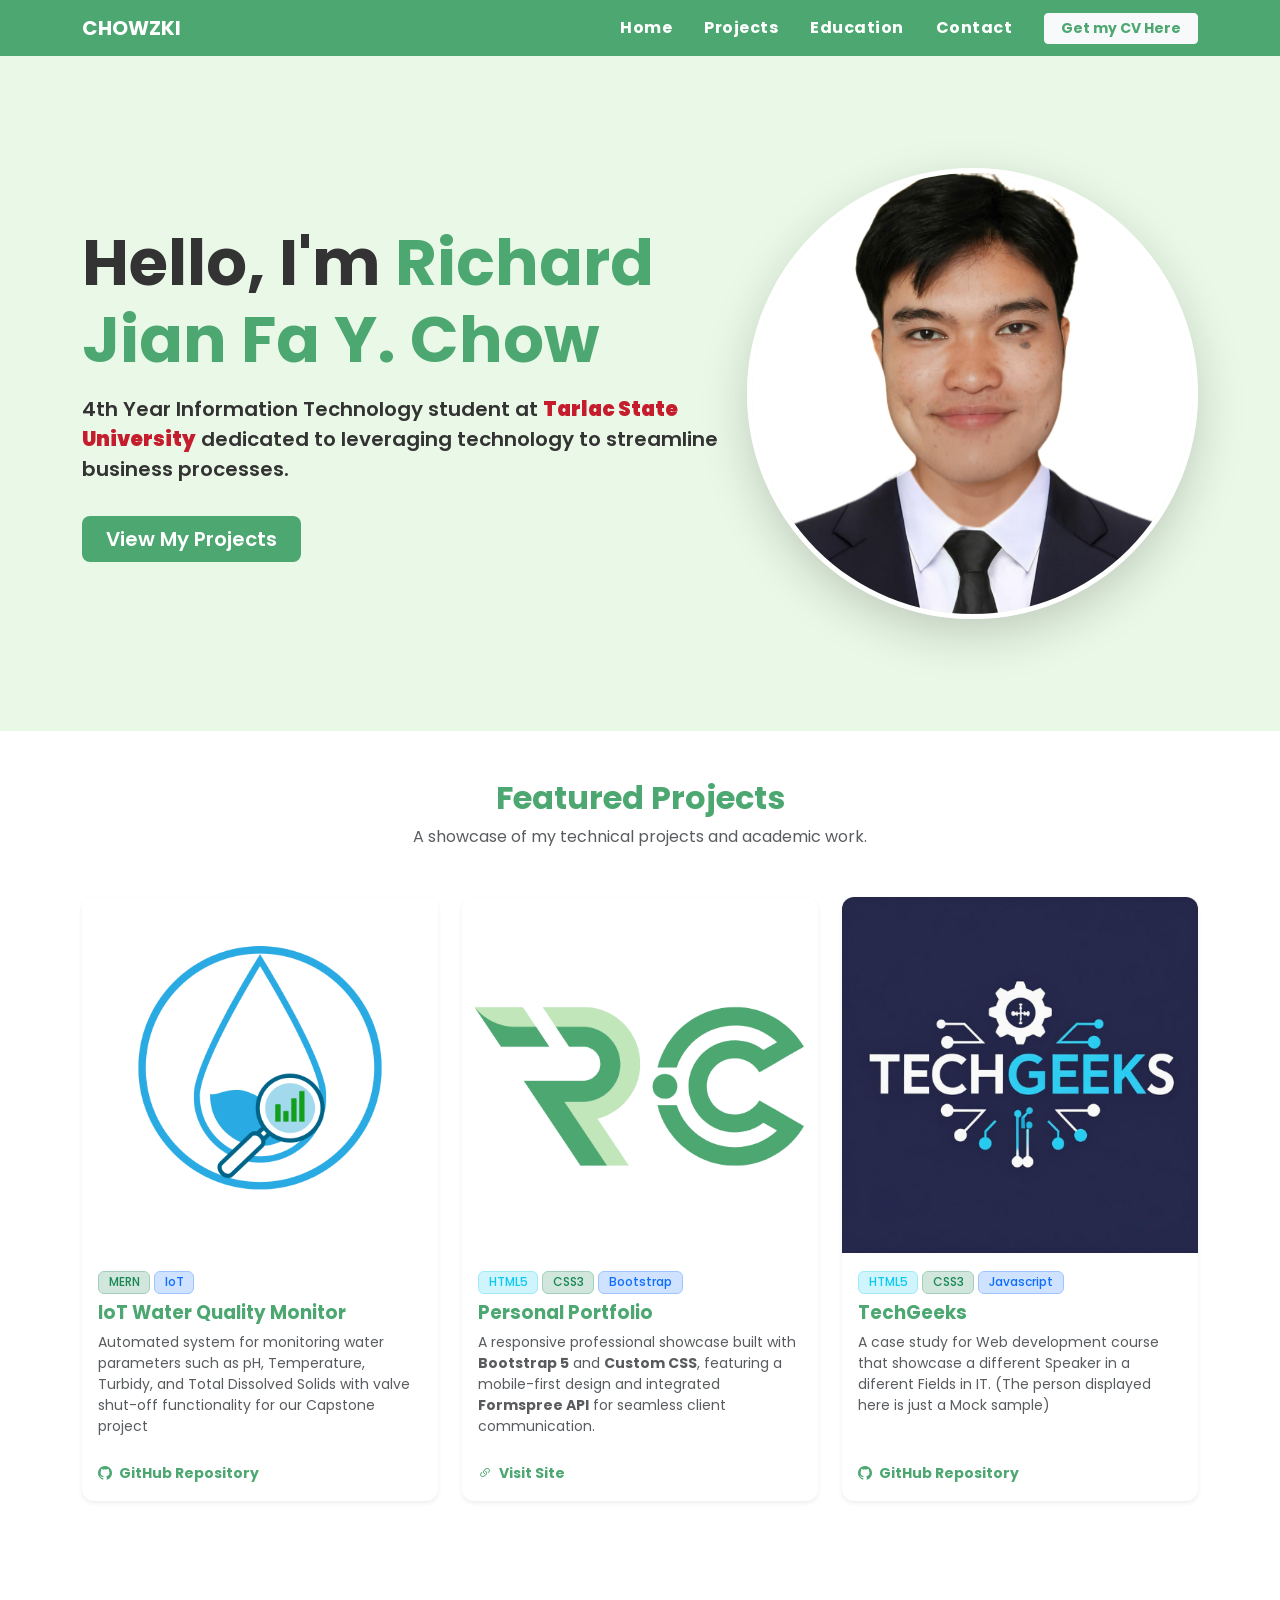
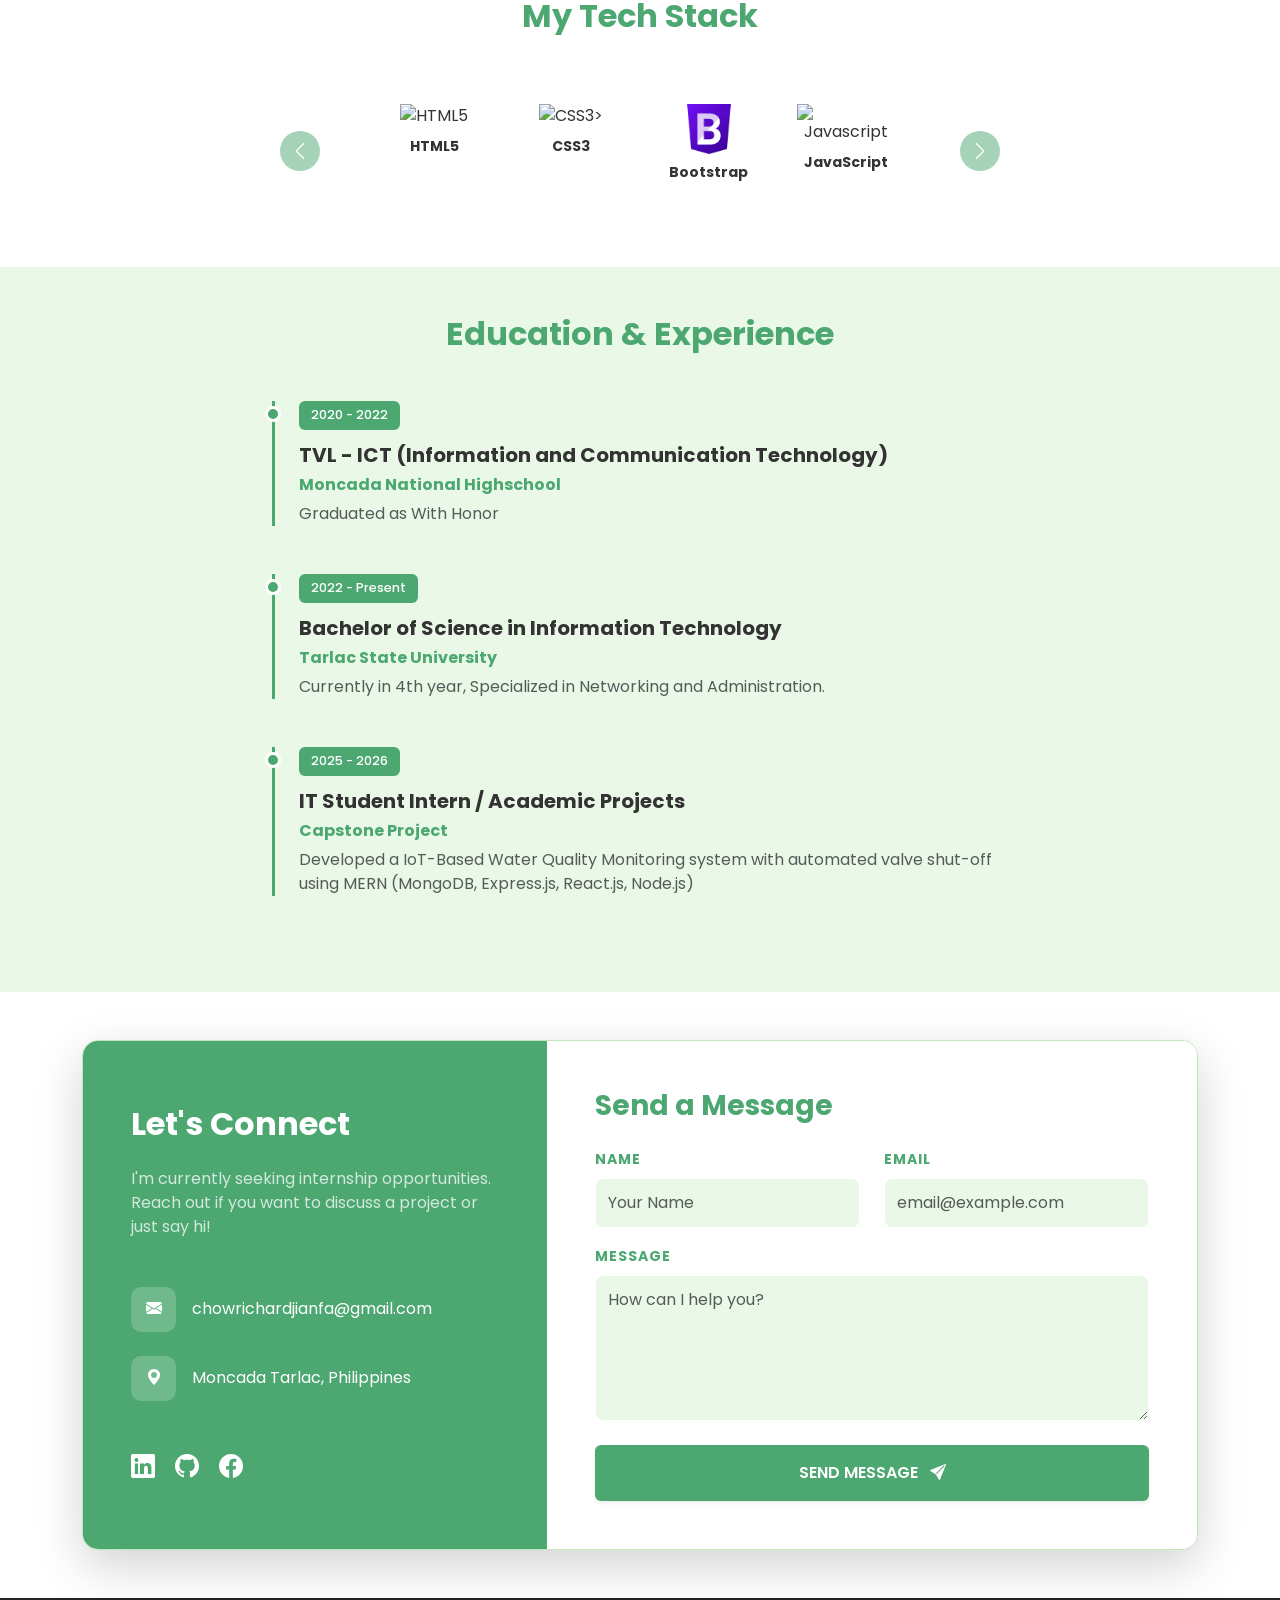
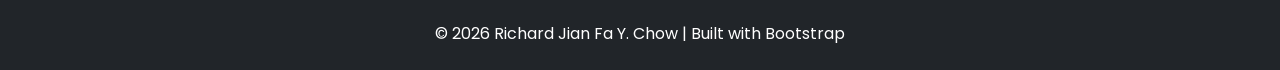
==== index.html @ 46c80631 "Changed The Project section" ====
<!DOCTYPE html>
<html lang="en">
<head>
    <meta charset="UTF-8">
    <meta name="viewport" content="width=device-width, initial-scale=1.0">
    <title>Richard Chow | Portfolio</title>

    <link rel="icon" type="image/x-icon" href="/assets/favicon.png">

    <link rel="preconnect" href="https://fonts.googleapis.com">
    <link rel="preconnect" href="https://fonts.gstatic.com" crossorigin>
    <link href="https://fonts.googleapis.com/css2?family=Poppins:wght@300;400;600;700&display=swap" rel="stylesheet">
    
    <link href="https://cdn.jsdelivr.net/npm/bootstrap@5.3.0/dist/css/bootstrap.min.css" rel="stylesheet">
    <link rel="stylesheet" href="https://cdn.jsdelivr.net/npm/bootstrap-icons@1.11.0/font/bootstrap-icons.css">
    
    <link rel="stylesheet" href="style.css">
</head>
<body>
    <!-- Navigation -->
    <nav class="navbar navbar-expand-lg navbar-dark navbar-custom sticky-top">
        <div class="container">
            <a class="navbar-brand fw-bold" href="#">CHOWZKI</a>
            <button class="navbar-toggler" type="button" data-bs-toggle="collapse" data-bs-target="#navbarNav">
                <span class="navbar-toggler-icon"></span>
            </button>
            <div class="collapse navbar-collapse" id="navbarNav">
                <ul class="navbar-nav ms-auto align-items-center">
                    <li class="nav-item"><a class="nav-link px-3" href="#hero">Home</a></li>
                    <li class="nav-item"><a class="nav-link px-3" href="#projects">Projects</a></li>
                    <li class="nav-item"><a class="nav-link px-3" href="#experience">Education</a></li>
                    <li class="nav-item"><a class="nav-link px-3" href="#contact">Contact</a></li>
                    <li class="nav-item ms-lg-3">
                        <a href="/assets/CV.pdf" download class="btn btn-light fw-bold text-custom-green btn-sm px-3">Get my CV Here</a>
                    </li>
                </ul>
            </div>
        </div>
    </nav>

    <!-- Landing -->
    <header id="hero" class="hero-section">
        <div class="container text-center text-md-start">
            <div class="row align-items-center">
                <div class="col-md-7">
                    <h1 class="display-3 fw-bold">Hello, I'm <span class="text-custom-green">Richard Jian Fa Y. Chow</span></h1>
                    <p class="lead mt-3">4th Year Information Technology student at <b><span style="color: #c51d2d;">Tarlac State University</span></b> dedicated to leveraging technology to streamline business processes.</p>
                    <a href="#projects" class="btn btn-custom btn-lg px-4 mt-3">View My Projects</a>
                </div>
                <div class="col-md-5 text-center">
                    <img src="/assets/Profile.jpg" class="img-fluid rounded-circle shadow-lg border border-5 border-white" alt="Richard Chow">
                </div>
            </div>
        </div>
    </header>
    <!-- Project Section -->
    <section id="projects" class="container py-5">
        <div class="text-center mb-5">
            <h2 class="fw-bold text-custom-green">Featured Projects</h2>
            <p class="text-muted">A showcase of my technical projects and academic work.</p>
        </div>
        
        <div class="row g-4">
            <div class="col-12 col-md-6 col-lg-4">
                <div class="card h-100 project-card shadow-sm border-0">
                    <div class="project-img-container">
                        <img src="/assets/Logo.png" class="card-img-top" alt="Water Quality Monitoring">
                        <div class="project-overlay">
                            <a href="#" class="btn btn-light btn-sm fw-bold">View Project</a>
                        </div>
                    </div>
                    <div class="card-body">
                        <div class="mb-2">
                            <span class="badge bg-success-subtle text-success border border-success-subtle">MERN</span>
                            <span class="badge bg-primary-subtle text-primary border border-primary-subtle">IoT</span>
                        </div>
                        <h5 class="card-title fw-bold">IoT Water Quality Monitor</h5>
                        <p class="card-text small text-muted">Automated system for monitoring water parameters such as pH, Temperature, Turbidy, and Total Dissolved Solids with valve shut-off functionality for our Capstone project</p>
                    </div>
                    <div class="card-footer bg-transparent border-0 pb-3">
                        <a href="https://github.com/Chowzkie/WaterGuard" target="_blank" class="text-decoration-none text-custom-green fw-bold small">
                            <i class="bi bi-github me-1"></i> GitHub Repository
                        </a>
                    </div>
                </div>
            </div>

            <div class="col-12 col-md-6 col-lg-4">
                <div class="card h-100 project-card shadow-sm border-0">
                    <div class="project-img-container">
                        <img src="/assets/favicon.png" class="card-img-top" alt="Portfolio">
                    </div>
                    <div class="card-body">
                        <div class="mb-2">
                            <span class="badge bg-info-subtle text-info border border-info-subtle">HTML5</span>
                            <span class="badge bg-success-subtle text-success border border-success-subtle">CSS3</span>
                            <span class="badge bg-primary-subtle text-primary border border-primary-subtle">Bootstrap</span>
                        </div>
                        <h5 class="card-title fw-bold">Personal Portfolio</h5>
                        <p class="card-text small text-muted">
                            A responsive professional showcase built with <b>Bootstrap 5</b> and <b>Custom CSS</b>, 
                            featuring a mobile-first design and integrated <b>Formspree API</b> for seamless 
                            client communication.
                        </p>
                    </div>
                    <div class="card-footer bg-transparent border-0 pb-3">
                        <a href="#" class="text-decoration-none text-custom-green fw-bold small">
                            <i class="bi bi-link-45deg me-1"></i> Visit Site
                        </a>
                    </div>
                </div>
            </div>

            <div class="col-12 col-md-6 col-lg-4">
                <div class="card h-100 project-card shadow-sm border-0">
                    <div class="project-img-container">
                        <img src="/assets/TG.png" class="card-img-top" alt="TechGeeks">
                        <div class="project-overlay">
                            <a href="#" class="btn btn-light btn-sm fw-bold">View Case Study</a>
                        </div>
                    </div>
                    <div class="card-body">
                        <div class="mb-2">
                            <span class="badge bg-info-subtle text-info border border-info-subtle">HTML5</span>
                            <span class="badge bg-success-subtle text-success border border-success-subtle">CSS3</span>
                            <span class="badge bg-primary-subtle text-primary border border-primary-subtle">Javascript</span>
                        </div>
                        <h5 class="card-title fw-bold">TechGeeks</h5>
                        <p class="card-text small text-muted">A case study for Web development course that showcase a different Speaker in a diferent Fields in IT. (The person displayed here is just a Mock sample)</p>
                    </div>
                    <div class="card-footer bg-transparent border-0 pb-3">
                        <a href="https://github.com/Chowzkie/TechGeeks" target="_blank" class="text-decoration-none text-custom-green fw-bold small">
                            <i class="bi bi-github me-1"></i> GitHub Repository
                        </a>
                    </div>
                </div>
            </div>
        </div>
    </section>
    <!-- Tech stack Section -->
    <section id="tech-stack" class="py-5" style="background-color: #ffffff;">
        <div class="container text-center">
            <h2 class="fw-bold text-custom-green mb-5">My Tech Stack</h2>
            
            <div id="techCarousel" class="carousel slide" data-bs-ride="carousel">
                <div class="carousel-inner">
                    <div class="carousel-item active">
                        <div class="row justify-content-center g-4">
                            <div class="col-4 col-md-2 tech-icon-box">
                                <img src="/img/HTML.png" style="width: 50px; height: 50px;"  alt="HTML5">
                                <p class="small fw-bold mt-2">HTML5</p>
                            </div>
                            <div class="col-4 col-md-2 tech-icon-box">
                                <img src="/img/CSS.png" style="width: 50px; height: 50px;" alt="CSS3">>
                                <p class="small fw-bold mt-2">CSS3</p>
                            </div>
                            <div class="col-4 col-md-2 tech-icon-box">  
                                <img src="/img/BOOTSTRAP.png" style="width: 50px; height: 50px;" alt="Bootstrap">
                                <p class="small fw-bold mt-2">Bootstrap</p>
                            </div>
                            <div class="col-4 col-md-2 tech-icon-box">
                                <img src="/img/JS.png" style="width: 50px; height: 50px;" alt="Javascript">
                                <p class="small fw-bold mt-2">JavaScript</p>
                            </div>
                        </div>
                    </div>

                    <div class="carousel-item">
                        <div class="row justify-content-center g-4">
                            <div class="col-4 col-md-2 tech-icon-box">
                                <img src="/img/mongodb.png" style="width: 50px; height: 50px;" alt="Mongo">
                                <p class="small fw-bold mt-2">MongoDB</p>
                            </div>
                            <div class="col-4 col-md-2 tech-icon-box">
                                <img src="/img/express-js.png" style="width: 50px; height: 50px;" alt="Express">
                                <p class="small fw-bold mt-2">Express.js</p>
                            </div>
                            <div class="col-4 col-md-2 tech-icon-box">
                                <img src="/img/REACT.png" style="width: 50px; height: 50px;" alt="React">
                                <p class="small fw-bold mt-2">React.js</p>
                            </div>
                            <div class="col-4 col-md-2 tech-icon-box">
                                <img src="/img/NODE.png" style="width: 50px; height: 50px;" alt="Node">
                                <p class="small fw-bold mt-2">Node.js</p>
                            </div>
                        </div>
                    </div>

                    <div class="carousel-item">
                        <div class="row justify-content-center g-4">
                            <div class="col-4 col-md-2 tech-icon-box">
                                <img src="/img/GIT.png" style="width: 50px; height: 50px;" alt="Git">
                                <p class="small fw-bold mt-2">Git</p>
                            </div>
                            <div class="col-4 col-md-2 tech-icon-box">
                                <img src="/img/GITHUB.png" style="width: 50px; height: 50px;" alt="GitHub">
                                <p class="small fw-bold mt-2">GitHub</p>
                            </div>
                            <div class="col-4 col-md-2 tech-icon-box">
                                <img src="/img/terminal.png" style="width: 50px; height: 50px;" alt="Terminal">
                                <p class="small fw-bold mt-2">Terminal</p>
                            </div>
                        </div>
                    </div>
                </div>

                <button class="carousel-control-prev" type="button" data-bs-target="#techCarousel" data-bs-slide="prev">
                    <span class="carousel-control-prev-icon bg-dark rounded-circle" aria-hidden="true"></span>
                    <span class="visually-hidden">Previous</span>
                </button>
                <button class="carousel-control-next" type="button" data-bs-target="#techCarousel" data-bs-slide="next">
                    <span class="carousel-control-next-icon bg-dark rounded-circle" aria-hidden="true"></span>
                    <span class="visually-hidden">Next</span>
                </button>
            </div>
        </div>
    </section>
    <!-- Experience and Edu -->
    <section id="experience" class="py-5" style="background-color: var(--bg-light-mint);">
        <div class="container">
            <h2 class="fw-bold text-custom-green text-center mb-5">Education & Experience</h2>
            <div class="row justify-content-center">
                <div class="col-lg-8">
                    <div class="timeline">
                        <div class="timeline-item mb-5 ps-4 border-start border-3 border-success position-relative">
                            <div class="timeline-dot"></div>
                            <span class="badge btn-custom mb-2">2020 - 2022</span>
                            <h4 class="fw-bold">TVL - ICT (Information and Communication Technology)</h4>
                            <h6 class="text-custom-green fw-bold">Moncada National Highschool</h6>
                            <p class="text-muted">Graduated as With Honor</p>
                        </div>
                        <div class="timeline-item mb-5 ps-4 border-start border-3 border-success position-relative">
                            <div class="timeline-dot"></div>
                            <span class="badge btn-custom mb-2">2022 - Present</span>
                            <h4 class="fw-bold">Bachelor of Science in Information Technology</h4>
                            <h6 class="text-custom-green fw-bold">Tarlac State University</h6>
                            <p class="text-muted">Currently in 4th year, Specialized in Networking and Administration.</p>
                        </div>

                        <div class="timeline-item mb-5 ps-4 border-start border-3 border-success position-relative">
                            <div class="timeline-dot"></div>
                            <span class="badge btn-custom mb-2">2025 - 2026</span>
                            <h4 class="fw-bold">IT Student Intern / Academic Projects</h4>
                            <h6 class="text-custom-green fw-bold">Capstone Project</h6>
                            <p class="text-muted">Developed a IoT-Based Water Quality Monitoring system with automated valve shut-off using MERN (MongoDB, Express.js, React.js, Node.js)</p>
                        </div>
                    </div>
                </div>
            </div>
        </div>
    </section>
    <!-- Contact -->
    <section id="contact" class="container py-5">
        <div class="contact-wrapper shadow-lg rounded-4 overflow-hidden">
            <div class="row g-0">
                <div class="col-md-5 contact-info-panel text-white p-5 d-flex flex-column justify-content-center">
                    <h2 class="fw-bold mb-4">Let's Connect</h2>
                    <p class="mb-5 opacity-75">I'm currently seeking internship opportunities. Reach out if you want to discuss a project or just say hi!</p>
                    
                    <div class="contact-item d-flex align-items-center mb-4">
                        <div class="icon-box me-3"><i class="bi bi-envelope-fill"></i></div>
                        <span>chowrichardjianfa@gmail.com</span>
                    </div>
                    
                    <div class="contact-item d-flex align-items-center mb-4">
                        <div class="icon-box me-3"><i class="bi bi-geo-alt-fill"></i></div>
                        <span>Moncada Tarlac, Philippines</span>
                    </div>

                    <div class="social-links mt-4">
                        <a href="https://www.linkedin.com/in/richard-jian-fa-chow-191aa9352/" class="text-white me-3 fs-4" target="_blank"><i class="bi bi-linkedin"></i></a>
                        <a href="https://github.com/Chowzkie" class="text-white me-3 fs-4" target="_blank"><i class="bi bi-github"></i></a>
                        <a href="https://www.facebook.com/richard.chow.92808" class="text-white fs-4" target="_blank"><i class="bi bi-facebook"></i></a>
                    </div>
                </div>

                <div class="col-md-7 bg-white p-5">
                    <h3 class="fw-bold text-custom-green mb-4">Send a Message</h3>
                    <form action="https://formspree.io/f/mjgknkgr" method="POST">
                        <div class="row">
                            <div class="col-md-6 mb-3">
                                <label class="form-label small fw-bold">NAME</label>
                                <input type="text" name="name" class="form-control custom-input" placeholder="Your Name" required>
                            </div>
                            <div class="col-md-6 mb-3">
                                <label class="form-label small fw-bold">EMAIL</label>
                                <input type="email" name="email" class="form-control custom-input" placeholder="email@example.com" required>
                            </div>
                        </div>
                        <div class="mb-3">
                            <label class="form-label small fw-bold">MESSAGE</label>
                            <textarea name="message" class="form-control custom-input" rows="5" placeholder="How can I help you?" required></textarea>
                        </div>
                        <button type="submit" class="btn btn-custom w-100 py-3 mt-2 shadow-sm">
                            SEND MESSAGE <i class="bi bi-send-fill ms-2"></i>
                        </button>
                    </form>
                </div>
            </div>
        </div>
    </section>

    <footer id="contact" class="bg-dark text-white text-center py-4">
        <p class="mb-0">© 2026 Richard Jian Fa Y. Chow | Built with Bootstrap</p>
    </footer>

    <script src="https://cdn.jsdelivr.net/npm/bootstrap@5.3.0/dist/js/bootstrap.bundle.min.js"></script>
</body>
</html>
---- style.css ----
/* Custom Palette Variables */
:root {
    --primary-green: #4CA771;
    --bg-light-mint: #EAF9E7;
    --accent-sage: #C0E6BA;
}

body { 
    font-family: 'Poppins', sans-serif; 
    font-weight: 400; /* Regular weight */
    color: #333;
    -webkit-font-smoothing: antialiased;
    -moz-osx-font-smoothing: grayscale;
}

/* Make headings extra bold for a modern look */
h1, h2, h3, .navbar-brand {
    font-weight: 700 !important;
}

/* Lead text and subheadings */
.lead, .card-title {
    font-weight: 600;
}

/* Navigation Styling */
.navbar-custom {
    background-color: var(--primary-green) !important;
}

/* Making Nav links whiter and bolder */
.navbar-custom .nav-link {
    color: #ffffff !important;
    font-weight: 700 !important;
    letter-spacing: 0.5px;
}
/* 1. Link Hover Effect */
.navbar-custom .nav-link {
    transition: color 0.3s ease; /* Smooth transition */
}

.navbar-custom .nav-link:hover {
    color: var(--accent-sage) !important; /* Changes to your light green on hover */
}

/* 2. CV Button Hover Effect */
.navbar-nav .btn-light {
    transition: all 0.3s ease;
}

.navbar-nav .btn-light:hover {
    background-color: var(--bg-light-mint) !important;
    transform: translateY(-2px); /* Subtle lift effect */
    box-shadow: 0 4px 8px rgba(0,0,0,0.1);
}

/* 3. Fixing the vertical alignment helper */
.navbar-nav {
    display: flex;
    align-items: center;
}

/* Custom Outline Button for CV */
.btn-outline-success {
    border-color: var(--primary-green);
    color: var(--primary-green);
    font-weight: 600;
}

.btn-outline-success:hover {
    background-color: var(--primary-green);
    border-color: var(--primary-green);
    color: white;
}

/* Hero Section */
section { 
    padding: 80px 0; 
}

.hero-section { 
    background-color: var(--bg-light-mint); 
    min-height: 75vh; 
    display: flex; 
    align-items: center; 
}

.text-custom-green { 
    color: var(--primary-green) !important; 
}

/* Buttons */
.btn-custom {
    background-color: var(--primary-green);
    color: white;
    font-weight: 600;
    border: none;
}

.btn-custom:hover {
    background-color: #3d8d5f;
    color: white;
}

/* Enhanced Project Cards */
.project-card {
    transition: all 0.3s ease;
    border-radius: 12px;
    overflow: hidden;
}

.project-card:hover {
    transform: translateY(-10px);
    box-shadow: 0 10px 20px rgba(0,0,0,0.15) !important;
}

.project-img-container {
    position: relative;
    overflow: hidden;
}

.project-overlay {
    position: absolute;
    top: 0;
    left: 0;
    width: 100%;
    height: 100%;
    background: rgba(76, 167, 113, 0.8); /* Your primary green with transparency */
    display: flex;
    align-items: center;
    justify-content: center;
    opacity: 0;
    transition: opacity 0.3s ease;
}

.project-card:hover .project-overlay {
    opacity: 1;
}

.card-title {
    color: var(--primary-green);
    font-size: 1.15rem;
}

.badge {
    font-weight: 500;
    padding: 0.4em 0.8em;
    border-radius: 6px;
}

/* Tech Stack Carousel Styling */
.tech-icon-box {
    padding: 20px;
    transition: transform 0.3s ease;
}

.tech-icon-box:hover {
    transform: scale(1.1);
}

.tech-icon-box i {
    display: block;
    margin-bottom: 10px;
}

/* Adjust Carousel Arrows color to match your theme */
.carousel-control-prev-icon,
.carousel-control-next-icon {
    background-color: var(--primary-green) !important;
    padding: 20px;
    background-size: 50%;
}

/* Ensure the carousel doesn't get too wide on large screens */
#techCarousel {
    max-width: 800px;
    margin: 0 auto;
}

/* Timeline Styling */
.timeline-item {
    position: relative;
    border-color: var(--primary-green) !important;
}

.timeline-dot {
    position: absolute;
    width: 16px;
    height: 16px;
    background-color: var(--primary-green);
    border-radius: 50%;
    left: -10px; /* Aligns exactly with the border-start */
    top: 5px;
    border: 3px solid #fff;
}

.timeline-item h4 {
    font-size: 1.25rem;
    margin-top: 5px;
}

/* Badge styling to match your theme */
.badge.btn-custom {
    background-color: var(--primary-green);
    font-size: 0.8rem;
    padding: 8px 12px;
}

/* Contact Section */
.contact-wrapper {
    background: #ffffff;
    border: 1px solid var(--accent-sage);
}

.contact-info-panel {
    background-color: var(--primary-green) !important;
}

.icon-box {
    background: rgba(255, 255, 255, 0.2);
    width: 45px;
    height: 45px;
    display: flex;
    align-items: center;
    justify-content: center;
    border-radius: 10px;
}

.custom-input {
    background-color: var(--bg-light-mint);
    border: 1px solid transparent;
    border-radius: 8px;
    padding: 12px;
}

.custom-input:focus {
    background-color: #ffffff;
    border-color: var(--primary-green);
    box-shadow: 0 0 0 0.25rem rgba(76, 167, 113, 0.1);
}

.form-label {
    color: var(--primary-green);
    letter-spacing: 1px;
}

.social-links a:hover {
    color: var(--accent-sage) !important;
    transition: 0.3s;
}
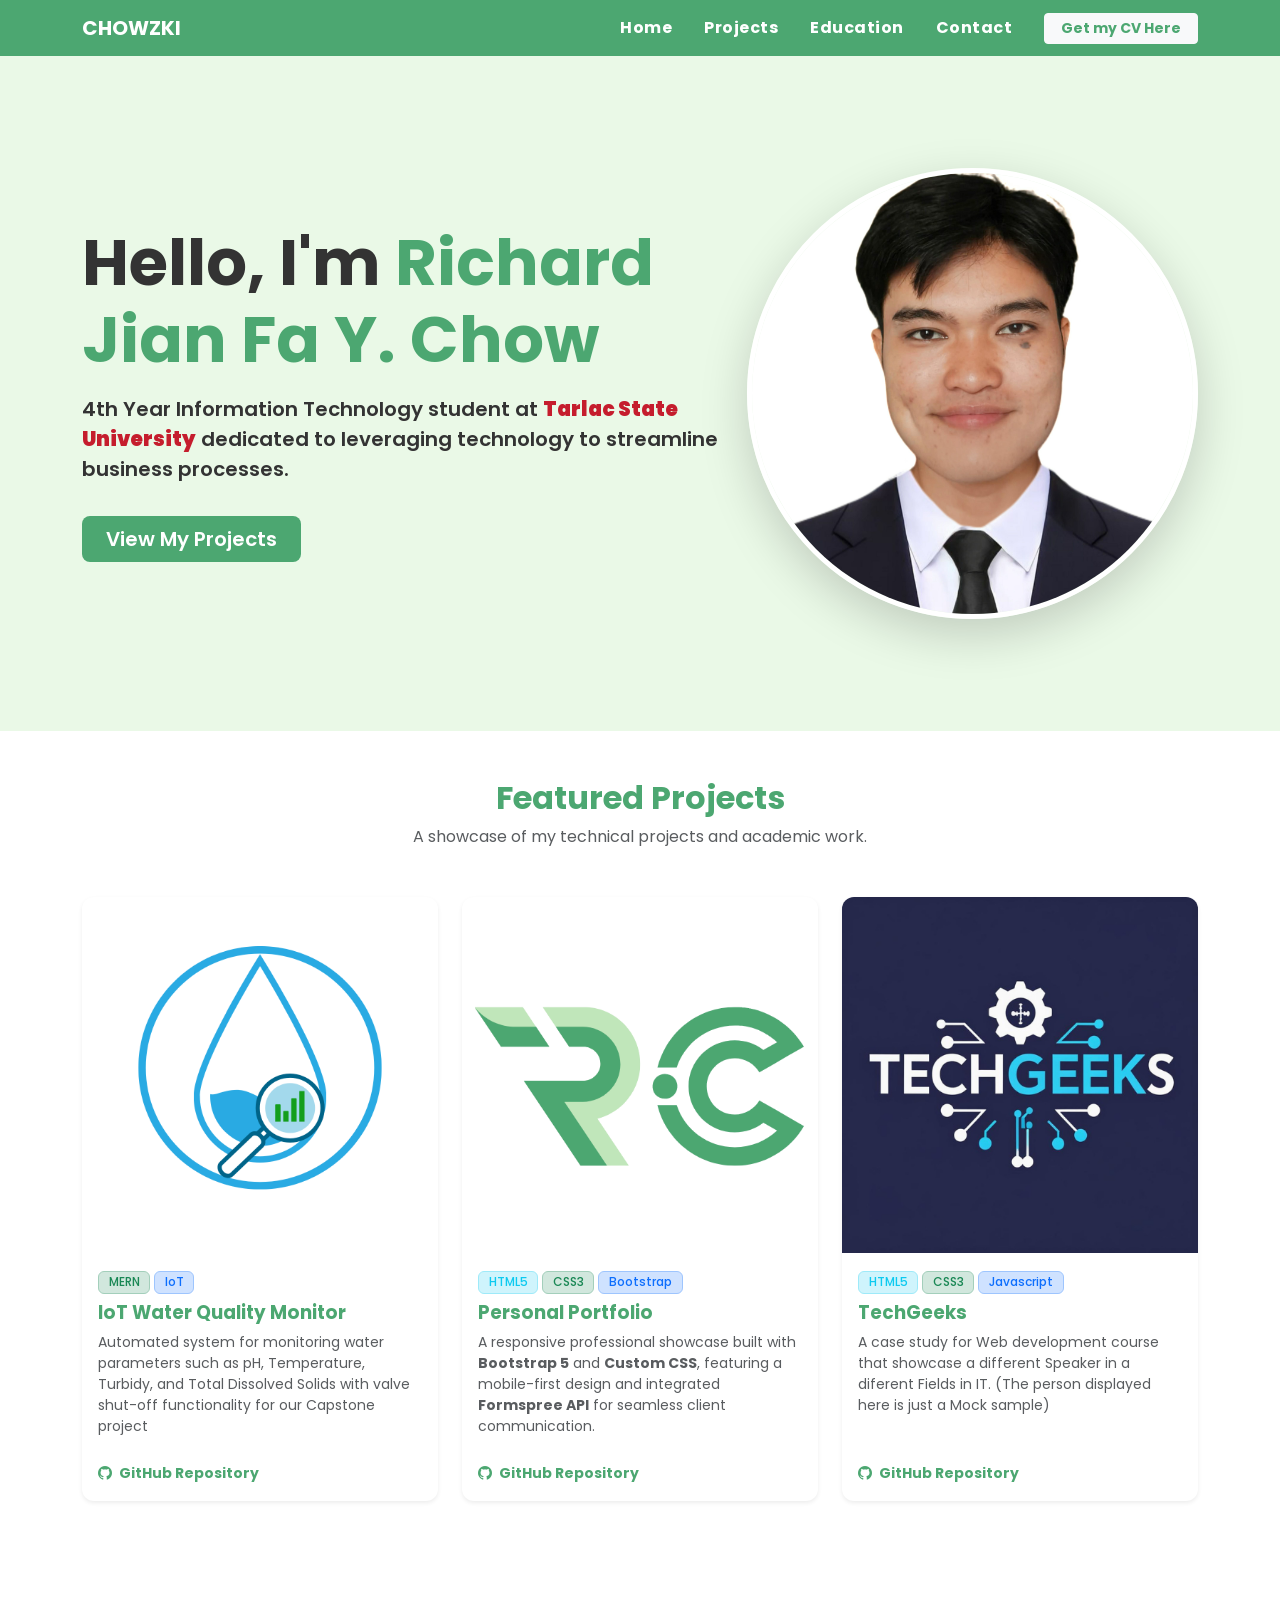
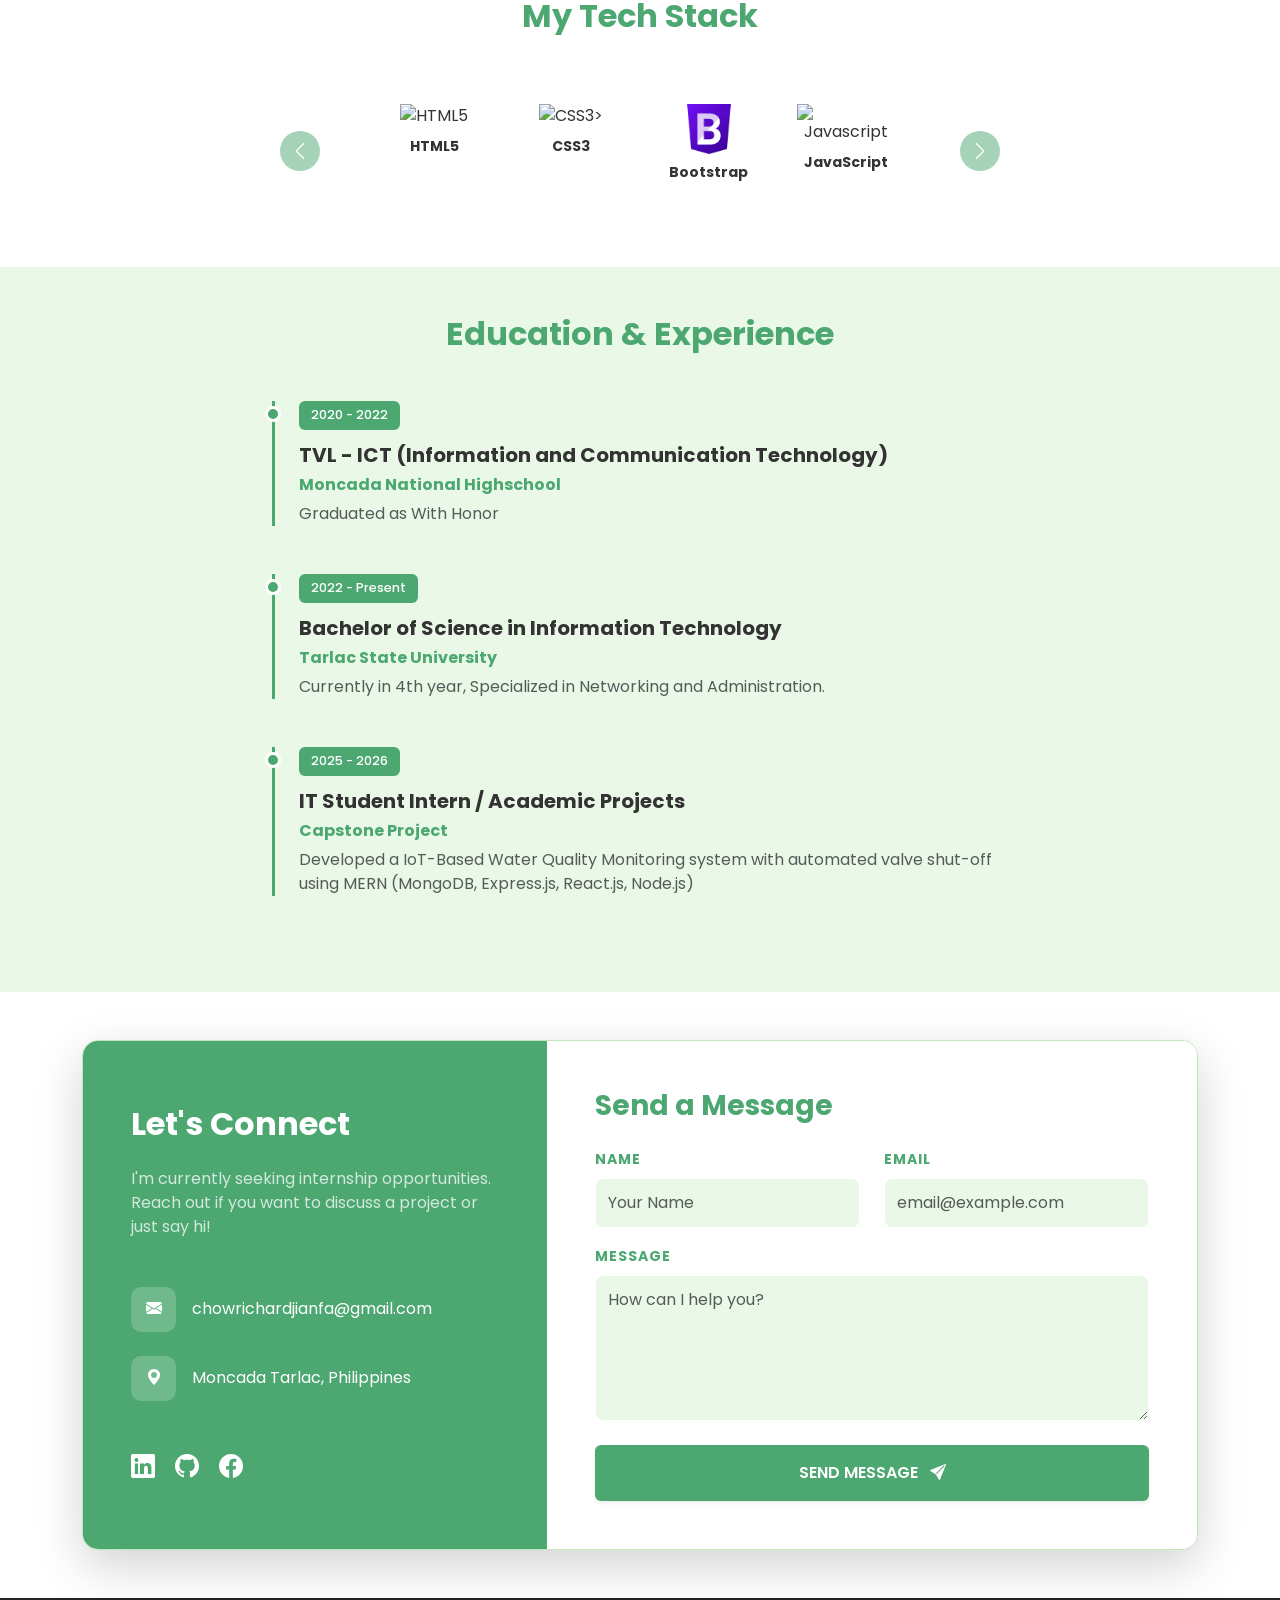
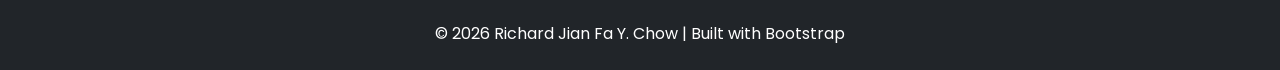
==== commit 0582b454: "Updated the Project (Portfolio)" ====
--- a/index.html
+++ b/index.html
@@ -104,8 +104,8 @@
                         </p>
                     </div>
                     <div class="card-footer bg-transparent border-0 pb-3">
-                        <a href="#" class="text-decoration-none text-custom-green fw-bold small">
-                            <i class="bi bi-link-45deg me-1"></i> Visit Site
+                        <a href="https://github.com/Chowzkie/Portfolio" target="_blank" class="text-decoration-none text-custom-green fw-bold small">
+                            <i class="bi bi-github me-1"></i> GitHub Repository
                         </a>
                     </div>
                 </div>
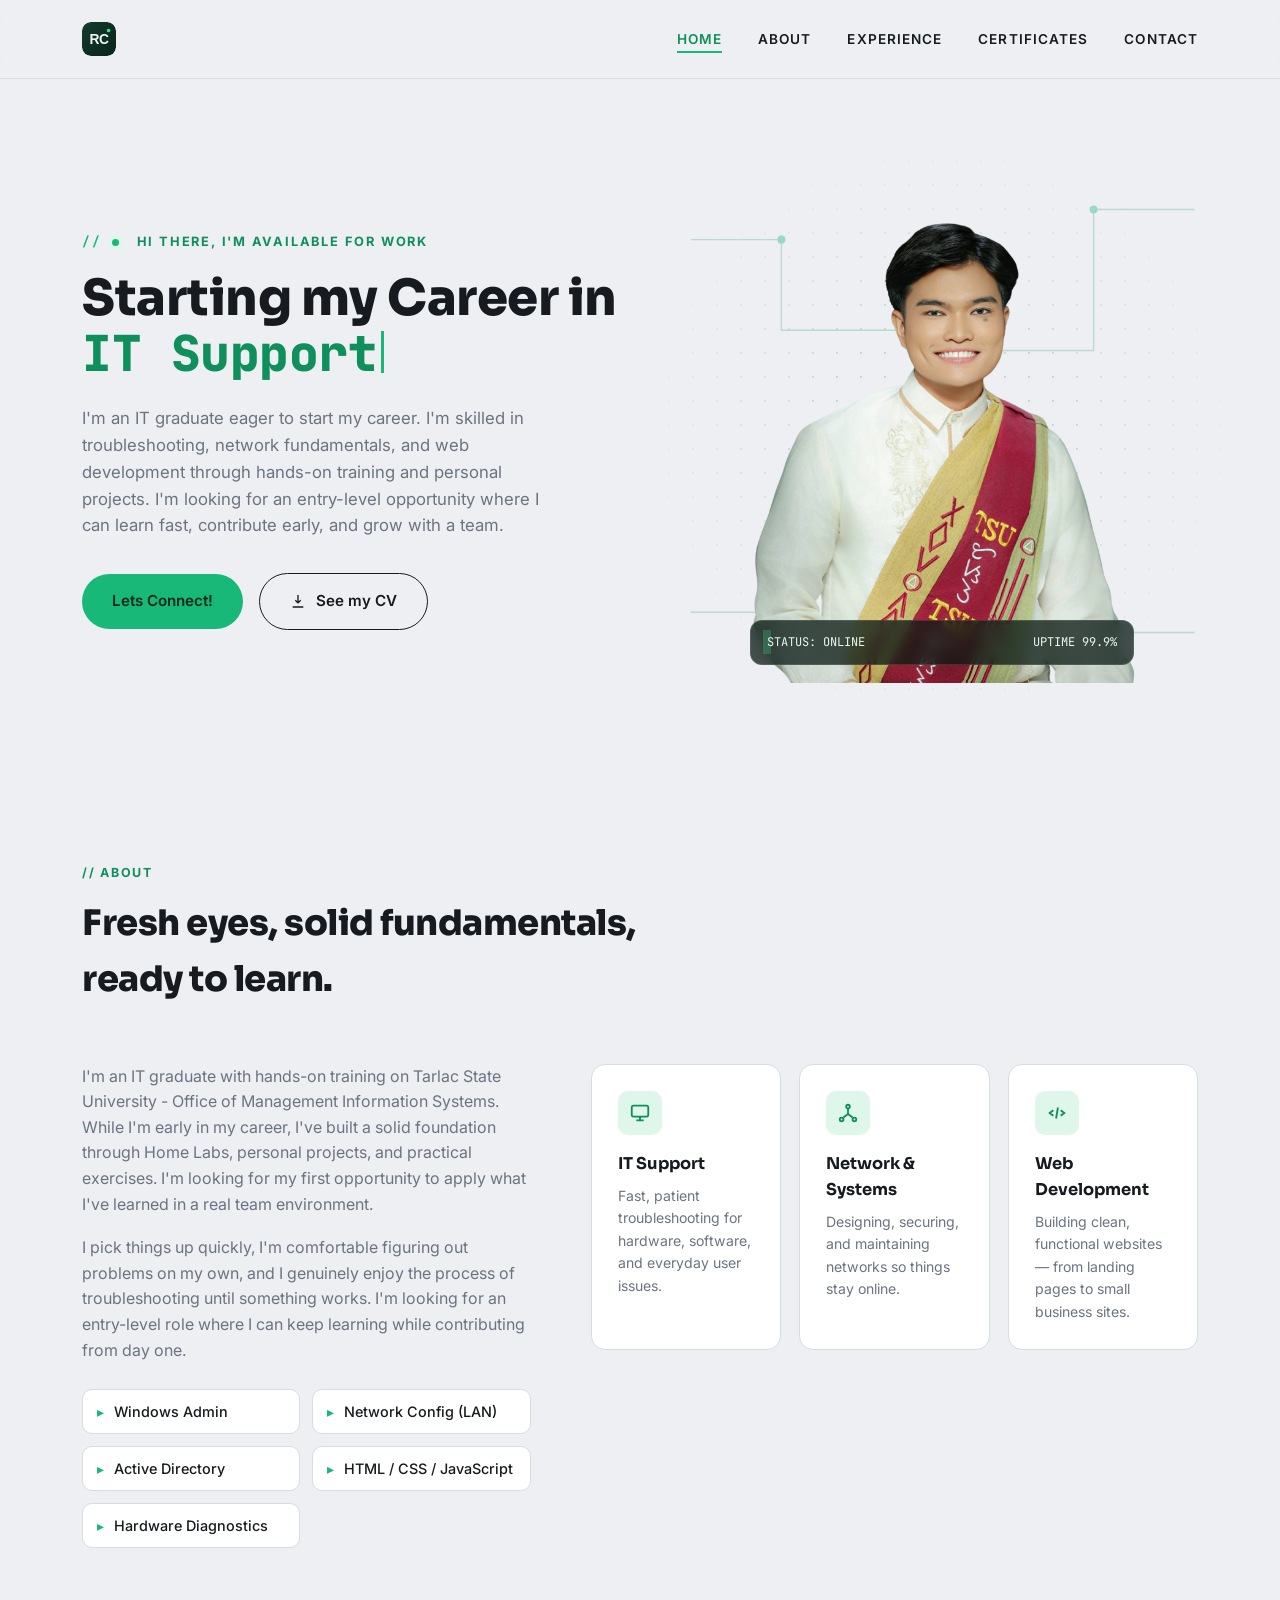
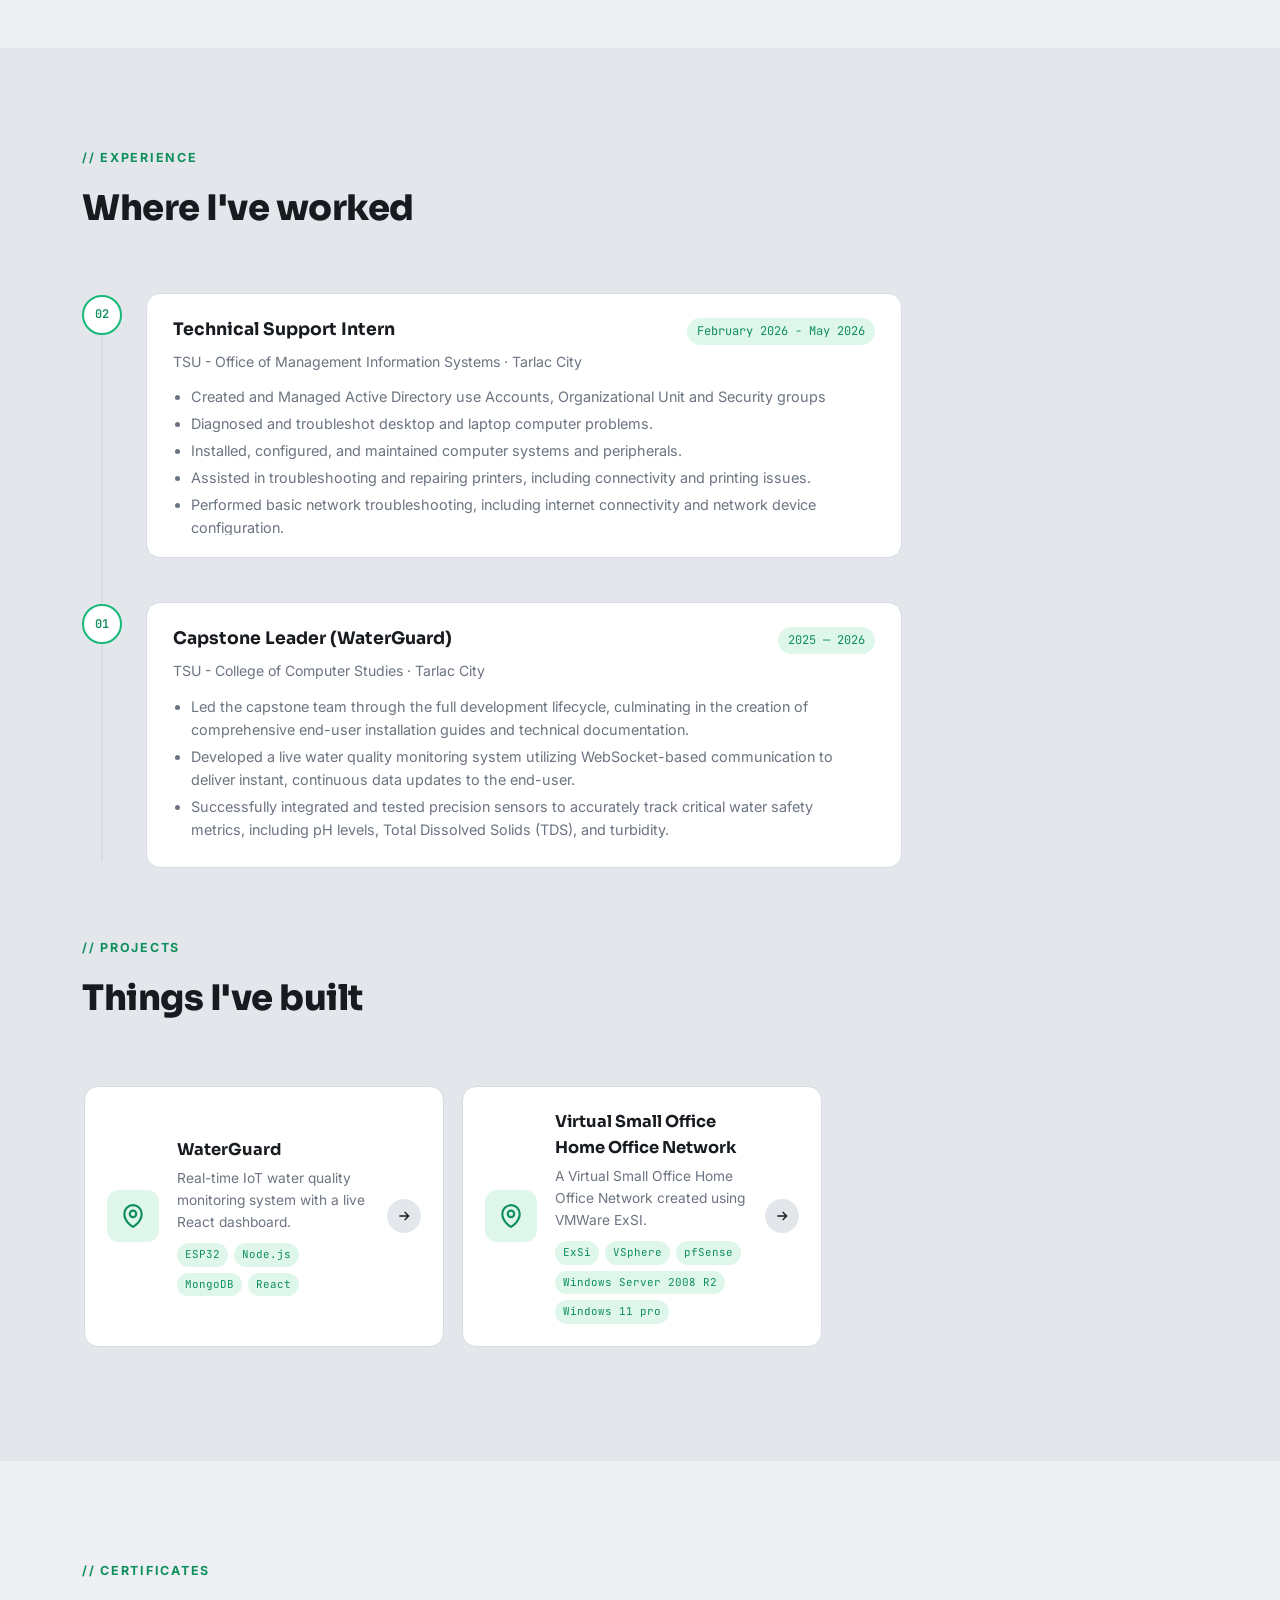
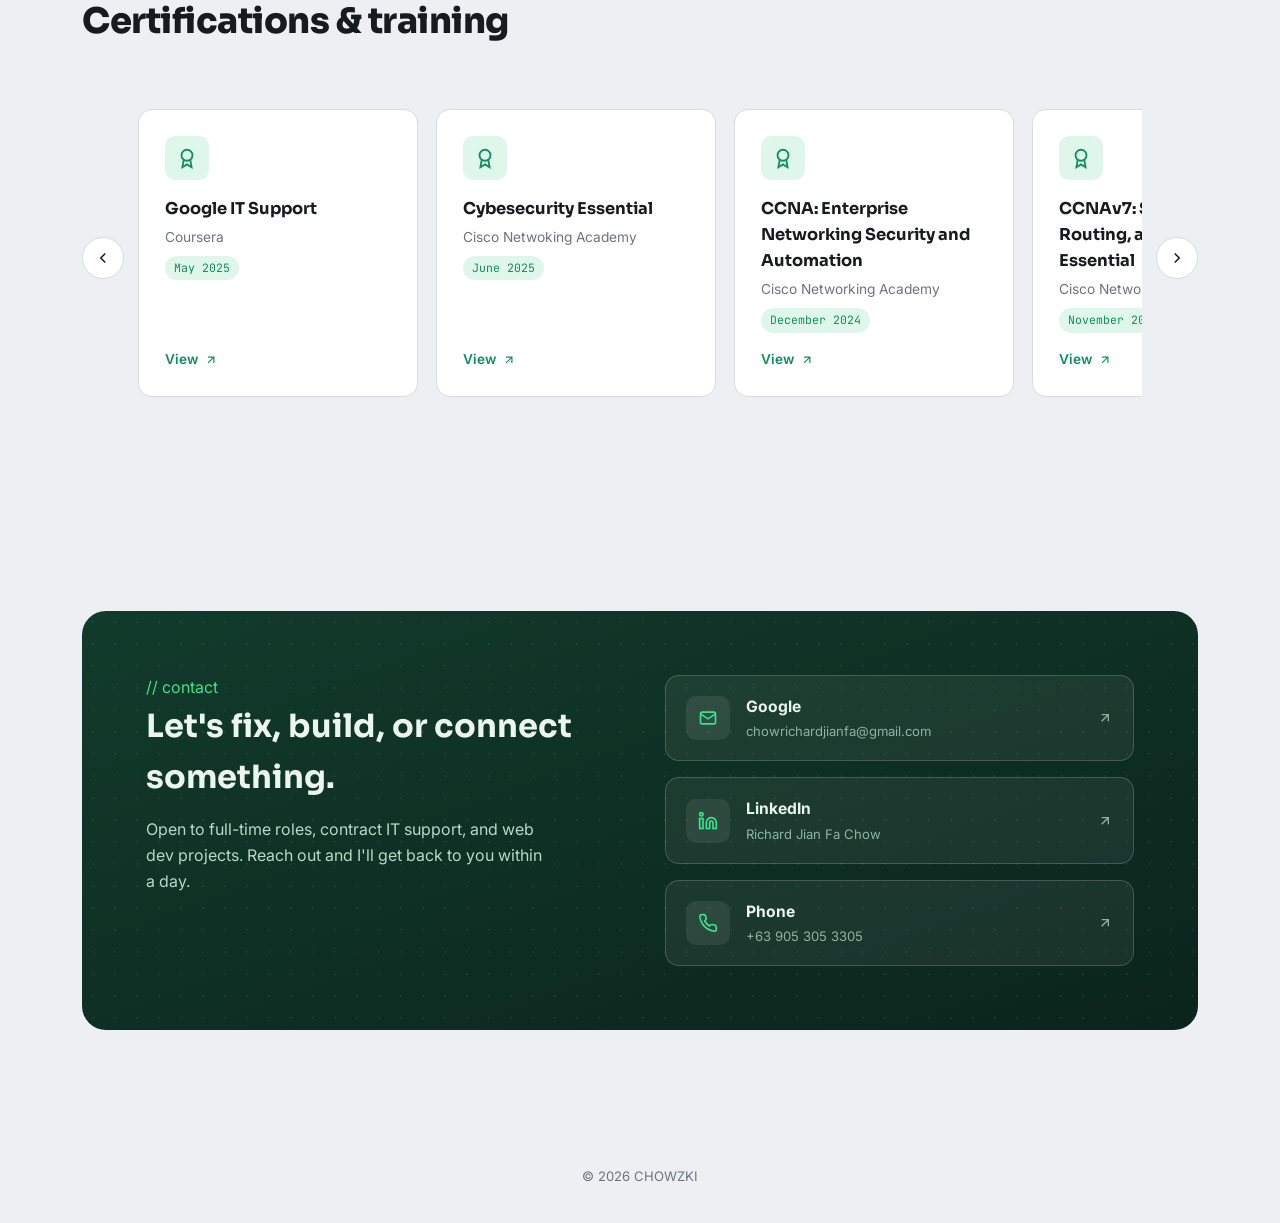
==== commit 20bae058: "Updated Portfolio" ====
--- a/index.html
+++ b/index.html
@@ -1,309 +1,342 @@
 <!DOCTYPE html>
 <html lang="en">
 <head>
-    <meta charset="UTF-8">
-    <meta name="viewport" content="width=device-width, initial-scale=1.0">
-    <title>Richard Chow | Portfolio</title>
-
-    <link rel="icon" type="image/x-icon" href="/assets/favicon.png">
-
-    <link rel="preconnect" href="https://fonts.googleapis.com">
-    <link rel="preconnect" href="https://fonts.gstatic.com" crossorigin>
-    <link href="https://fonts.googleapis.com/css2?family=Poppins:wght@300;400;600;700&display=swap" rel="stylesheet">
-    
-    <link href="https://cdn.jsdelivr.net/npm/bootstrap@5.3.0/dist/css/bootstrap.min.css" rel="stylesheet">
-    <link rel="stylesheet" href="https://cdn.jsdelivr.net/npm/bootstrap-icons@1.11.0/font/bootstrap-icons.css">
-    
-    <link rel="stylesheet" href="style.css">
+<meta charset="UTF-8">
+<meta name="viewport" content="width=device-width, initial-scale=1.0">
+<title>RJFC</title>
+<link rel="icon" type="image/x-icon" href="asset/favicon-512.png">
+<link rel="preconnect" href="https://fonts.googleapis.com">
+<link href="https://fonts.googleapis.com/css2?family=Sora:wght@400;600;700;800&family=Inter:wght@400;500;600&family=JetBrains+Mono:wght@400;500&display=swap" rel="stylesheet">
+<link rel="stylesheet" href="styles.css">
 </head>
 <body>
-    <!-- Navigation -->
-    <nav class="navbar navbar-expand-lg navbar-dark navbar-custom sticky-top">
-        <div class="container">
-            <a class="navbar-brand fw-bold" href="#">CHOWZKI</a>
-            <button class="navbar-toggler" type="button" data-bs-toggle="collapse" data-bs-target="#navbarNav">
-                <span class="navbar-toggler-icon"></span>
-            </button>
-            <div class="collapse navbar-collapse" id="navbarNav">
-                <ul class="navbar-nav ms-auto align-items-center">
-                    <li class="nav-item"><a class="nav-link px-3" href="#hero">Home</a></li>
-                    <li class="nav-item"><a class="nav-link px-3" href="#projects">Projects</a></li>
-                    <li class="nav-item"><a class="nav-link px-3" href="#experience">Education</a></li>
-                    <li class="nav-item"><a class="nav-link px-3" href="#contact">Contact</a></li>
-                    <li class="nav-item ms-lg-3">
-                        <a href="/assets/CV.pdf" download class="btn btn-light fw-bold text-custom-green btn-sm px-3">Get my CV Here</a>
-                    </li>
-                </ul>
+
+<header>
+  <nav class="wrap">
+    <div class="logo"><img src="asset/favicon.svg" alt="RC logo" class="logo-mark"></div>
+    <ul class="navlinks" id="navlinks">
+      <li><a href="#home" class="active">Home</a></li>
+      <li><a href="#about">About</a></li>
+      <li><a href="#experience">Experience</a></li>
+      <li><a href="#certificates">Certificates</a></li>
+      <li><a href="#contact">Contact</a></li>
+    </ul>
+    <button class="burger" id="burger" aria-label="Menu"><span></span><span></span><span></span></button>
+  </nav>
+</header>
+
+<main>
+  <!-- HOME -->
+  <section id="home" class="hero">
+    <div class="wrap hero-grid">
+      <div>
+        <div class="eyebrow"><span class="navdot"></span>Hi there, I'm available for work</div>
+        <h1 class="headline">Starting my Career in <span class="role-rotator mono" id="roleText">IT Support</span></h1>
+        <p class="lede">I'm an IT graduate eager to start my career. I'm skilled in troubleshooting, network fundamentals, and web development through hands-on training and personal projects. I'm looking for an entry-level opportunity where I can learn fast, contribute early, and grow with a team.</p>
+        <div class="cta-row">
+          <a href="#contact" class="btn btn-primary">Lets Connect!</a>
+          <a href="asset/CV_Chow.pdf" download class="btn btn-outline">
+            <svg viewBox="0 0 24 24" fill="none" stroke="currentColor" stroke-width="2"><path d="M12 3v12m0 0l-4-4m4 4l4-4M4 21h16"/></svg>
+            See my CV
+          </a>
+        </div>
+      </div>
+    <div class="hero-art">
+      <div class="art-bg" aria-hidden="true">
+        <svg class="circuit-lines" viewBox="0 0 500 560" xmlns="http://www.w3.org/2000/svg">
+          <g stroke="#0F8F5C" stroke-width="1.4" fill="none" opacity="0.55">
+            <path d="M0 90 H90 V180 H220"/>
+            <path d="M500 60 H400 V200 H300 V120"/>
+            <path d="M0 460 H100 V380 H240 V440"/>
+            <path d="M500 480 H380 V400 H280"/>
+          </g>
+          <g fill="#18B978">
+            <circle cx="90" cy="90" r="4"/>
+            <circle cx="220" cy="180" r="4"/>
+            <circle cx="400" cy="60" r="4"/>
+            <circle cx="300" cy="200" r="4"/>
+            <circle cx="100" cy="460" r="4"/>
+            <circle cx="240" cy="380" r="4"/>
+            <circle cx="380" cy="480" r="4"/>
+            <circle cx="280" cy="400" r="4"/>
+          </g>
+        </svg>
+        <div class="dot-grid"></div>
+      </div>
+      <div class="avatar-card">
+        <img src="asset/profile.png" alt="Profile" class="profile-img">
+        <div class="status-chip">
+          <span><span class="pulse"></span> STATUS: ONLINE</span>
+          <span>UPTIME 99.9%</span>
+        </div>
+      </div>
+    </div>
+    </div>
+  </section>
+
+  <!-- ABOUT -->
+  <section id="about">
+    <div class="wrap">
+      <div class="section-head">
+        <span class="tag">// about</span>
+        <h2>Fresh eyes, solid fundamentals, ready to learn.</h2>
+      </div>
+      <div class="about-grid">
+        <div class="about-copy">
+          <p>I'm an IT graduate with hands-on training on Tarlac State University - Office of Management Information Systems. While I'm early in my career, I've built a solid foundation through Home Labs, personal projects, and practical exercises. I'm looking for my first opportunity to apply what I've learned in a real team environment.</p>
+          <p>I pick things up quickly, I'm comfortable figuring out problems on my own, and I genuinely enjoy the process of troubleshooting until something works. I'm looking for an entry-level role where I can keep learning while contributing from day one.</p>
+          <ul class="stack-list">
+            <li>Windows Admin</li>
+            <li>Network Config (LAN)</li>
+            <li>Active Directory</li>
+            <li>HTML / CSS / JavaScript</li>
+            <li>Hardware Diagnostics</li>
+          </ul>
+        </div>
+        <div>
+          <div class="services">
+            <div class="service-card">
+              <div class="icon"><svg viewBox="0 0 24 24" fill="none" stroke="currentColor" stroke-width="2"><rect x="3" y="4" width="18" height="12" rx="2"/><path d="M8 20h8M12 16v4"/></svg></div>
+              <h3>IT Support</h3>
+              <p>Fast, patient troubleshooting for hardware, software, and everyday user issues.</p>
             </div>
-        </div>
-    </nav>
-
-    <!-- Landing -->
-    <header id="hero" class="hero-section">
-        <div class="container text-center text-md-start">
-            <div class="row align-items-center">
-                <div class="col-md-7">
-                    <h1 class="display-3 fw-bold">Hello, I'm <span class="text-custom-green">Richard Jian Fa Y. Chow</span></h1>
-                    <p class="lead mt-3">4th Year Information Technology student at <b><span style="color: #c51d2d;">Tarlac State University</span></b> dedicated to leveraging technology to streamline business processes.</p>
-                    <a href="#projects" class="btn btn-custom btn-lg px-4 mt-3">View My Projects</a>
+            <div class="service-card">
+              <div class="icon"><svg viewBox="0 0 24 24" fill="none" stroke="currentColor" stroke-width="2"><circle cx="12" cy="5" r="2"/><circle cx="5" cy="19" r="2"/><circle cx="19" cy="19" r="2"/><path d="M12 7v6M12 13l-5 4M12 13l5 4"/></svg></div>
+              <h3>Network &amp; Systems</h3>
+              <p>Designing, securing, and maintaining networks so things stay online.</p>
+            </div>
+            <div class="service-card">
+              <div class="icon"><svg viewBox="0 0 24 24" fill="none" stroke="currentColor" stroke-width="2"><path d="M8 9l-4 3 4 3M16 9l4 3-4 3M13 6l-2 12"/></svg></div>
+              <h3>Web Development</h3>
+              <p>Building clean, functional websites — from landing pages to small business sites.</p>
+            </div>
+          </div>
+        </div>
+      </div>
+    </div>
+  </section>
+
+  <!-- EXPERIENCE -->
+  <section id="experience" style="background:var(--bg-alt);">
+    <div class="wrap">
+      <div class="section-head">
+        <span class="tag">// experience</span>
+        <h2>Where I've worked</h2>
+      </div>
+      <div class="timeline">
+        <div class="tl-item">
+          <div class="tl-dot">02</div>
+          <div class="tl-card">
+            <div class="tl-top"><h3>Technical Support Intern</h3><span class="tl-date">February 2026 - May 2026</span></div>
+            <div class="tl-org">TSU - Office of Management Information Systems · Tarlac City</div>
+            <ul>
+              <li>Created and Managed Active Directory use Accounts, Organizational Unit and Security groups</li>
+              <li>Diagnosed and troubleshot desktop and laptop computer problems.</li>
+              <li>Installed, configured, and maintained computer systems and peripherals.</li>
+              <li>Assisted in troubleshooting and repairing printers, including connectivity and printing issues.</li>
+              <li>Performed basic network troubleshooting, including internet connectivity and network device configuration.</li>
+            </ul>
+          </div>
+        </div>
+        <div class="tl-item">
+          <div class="tl-dot">01</div>
+          <div class="tl-card">
+            <div class="tl-top"><h3>Capstone Leader (WaterGuard)</h3><span class="tl-date">2025 — 2026</span></div>
+            <div class="tl-org">TSU - College of Computer Studies · Tarlac City</div>
+            <ul>
+              <li>Led the capstone team through the full development lifecycle, culminating in the creation of comprehensive end-user installation guides and technical documentation.</li>
+              <li>Developed a live water quality monitoring system utilizing WebSocket-based communication to deliver instant, continuous data updates to the end-user.</li>
+              <li>Successfully integrated and tested precision sensors to accurately track critical water safety metrics, including pH levels, Total Dissolved Solids (TDS), and turbidity.</li>
+              <li>Engineered a full-stack IoT application utilizing an ESP32 microcontroller and WebSockets to stream real-time sensor data to a Node.js and MongoDB backend, visualized through a dynamic React interface.</li>
+            </ul>
+          </div>
+        </div>
+      </div>
+      <div class="section-head" style="margin-top:70px;">
+          <span class="tag">// projects</span>
+          <h2>Things I've built</h2>
+        </div>
+        <div class="project-carousel">
+          <button class="project-nav project-prev" aria-label="Previous project">
+            <svg viewBox="0 0 24 24" fill="none" stroke="currentColor" stroke-width="2"><path d="M15 18l-6-6 6-6"/></svg>
+          </button>
+
+          <div class="project-track" id="projectTrack">
+            <a href="projects/project.html?id=waterguard" class="project-card">
+              <div class="project-thumb">
+                <svg viewBox="0 0 24 24" fill="none" stroke="currentColor" stroke-width="2"><path d="M12 22s8-4.5 8-11.8A8 8 0 0012 2a8 8 0 00-8 8.2C4 17.5 12 22 12 22z"/><circle cx="12" cy="10" r="3"/></svg>
+              </div>
+              <div class="project-body">
+                <h3>WaterGuard</h3>
+                <p>Real-time IoT water quality monitoring system with a live React dashboard.</p>
+                <div class="project-tags">
+                  <span>ESP32</span><span>Node.js</span><span>MongoDB</span><span>React</span>
                 </div>
-                <div class="col-md-5 text-center">
-                    <img src="/assets/Profile.jpg" class="img-fluid rounded-circle shadow-lg border border-5 border-white" alt="Richard Chow">
+              </div>
+              <span class="project-arrow">
+                <svg viewBox="0 0 24 24" fill="none" stroke="currentColor" stroke-width="2"><path d="M5 12h14M13 6l6 6-6 6"/></svg>
+              </span>
+            </a>
+            <a href="projects/project.html?id=SOHONetwork" class="project-card">
+              <div class="project-thumb">
+                <svg viewBox="0 0 24 24" fill="none" stroke="currentColor" stroke-width="2"><path d="M12 22s8-4.5 8-11.8A8 8 0 0012 2a8 8 0 00-8 8.2C4 17.5 12 22 12 22z"/><circle cx="12" cy="10" r="3"/></svg>
+              </div>
+              <div class="project-body">
+                <h3>Virtual Small Office Home Office Network</h3>
+                <p>A Virtual Small Office Home Office Network created using VMWare ExSI.</p>
+                <div class="project-tags">
+                  <span>ExSi</span><span>VSphere</span><span>pfSense</span><span>Windows Server 2008 R2</span><span> Windows 11 pro</span>
                 </div>
+              </div>
+              <span class="project-arrow">
+                <svg viewBox="0 0 24 24" fill="none" stroke="currentColor" stroke-width="2"><path d="M5 12h14M13 6l6 6-6 6"/></svg>
+              </span>
+            </a>
+            <!-- duplicate .project-card for each additional project -->
+          </div>
+
+          <button class="project-nav project-next" aria-label="Next project">
+            <svg viewBox="0 0 24 24" fill="none" stroke="currentColor" stroke-width="2"><path d="M9 18l6-6-6-6"/></svg>
+          </button>
+        </div>
+    </div>
+  </section>
+
+<!-- CERTIFICATES -->
+<section id="certificates">
+  <div class="wrap">
+    <div class="section-head">
+      <span class="tag">// certificates</span>
+      <h2>Certifications &amp; training</h2>
+    </div>
+    <div class="cert-carousel">
+  <button class="cert-nav cert-prev" aria-label="Previous certificate">
+    <svg viewBox="0 0 24 24" fill="none" stroke="currentColor" stroke-width="2"><path d="M15 18l-6-6 6-6"/></svg>
+  </button>
+
+  <div class="cert-track" id="certTrack">
+    <div class="cert-card">
+      <div class="cert-icon">
+        <svg viewBox="0 0 24 24" fill="none" stroke="currentColor" stroke-width="2"><path d="M12 15a6 6 0 100-12 6 6 0 000 12z"/><path d="M8.5 13.5L7 22l5-3 5 3-1.5-8.5"/></svg>
+      </div>
+      <div class="cert-body">
+        <h3>Google IT Support</h3>
+        <p class="cert-issuer">Coursera</p>
+        <span class="cert-date">May 2025</span>
+      </div>
+      <a href="asset/certificates/cert1.pdf" target="_blank" rel="noopener" class="cert-link">
+        View <svg viewBox="0 0 24 24" fill="none" stroke="currentColor" stroke-width="2"><path d="M7 17L17 7M7 7h10v10"/></svg>
+      </a>
+    </div>
+    <div class="cert-card">
+      <div class="cert-icon">
+        <svg viewBox="0 0 24 24" fill="none" stroke="currentColor" stroke-width="2"><path d="M12 15a6 6 0 100-12 6 6 0 000 12z"/><path d="M8.5 13.5L7 22l5-3 5 3-1.5-8.5"/></svg>
+      </div>
+      <div class="cert-body">
+        <h3>Cybesecurity Essential</h3>
+        <p class="cert-issuer">Cisco Netwoking Academy</p>
+        <span class="cert-date">June 2025</span>
+      </div>
+      <a href="asset/certificates/cert1.pdf" target="_blank" rel="noopener" class="cert-link">
+        View <svg viewBox="0 0 24 24" fill="none" stroke="currentColor" stroke-width="2"><path d="M7 17L17 7M7 7h10v10"/></svg>
+      </a>
+    </div>
+    <div class="cert-card">
+      <div class="cert-icon">
+        <svg viewBox="0 0 24 24" fill="none" stroke="currentColor" stroke-width="2"><path d="M12 15a6 6 0 100-12 6 6 0 000 12z"/><path d="M8.5 13.5L7 22l5-3 5 3-1.5-8.5"/></svg>
+      </div>
+      <div class="cert-body">
+        <h3>CCNA: Enterprise Networking Security and Automation</h3>
+        <p class="cert-issuer">Cisco Networking Academy</p>
+        <span class="cert-date">December 2024</span>
+      </div>
+      <a href="asset/certificates/cert1.pdf" target="_blank" rel="noopener" class="cert-link">
+        View <svg viewBox="0 0 24 24" fill="none" stroke="currentColor" stroke-width="2"><path d="M7 17L17 7M7 7h10v10"/></svg>
+      </a>
+    </div>
+    <div class="cert-card">
+      <div class="cert-icon">
+        <svg viewBox="0 0 24 24" fill="none" stroke="currentColor" stroke-width="2"><path d="M12 15a6 6 0 100-12 6 6 0 000 12z"/><path d="M8.5 13.5L7 22l5-3 5 3-1.5-8.5"/></svg>
+      </div>
+      <div class="cert-body">
+        <h3>CCNAv7: Switching, Routing, and Wireless Essential</h3>
+        <p class="cert-issuer">Cisco Networking Academy</p>
+        <span class="cert-date">November 2024</span>
+      </div>
+      <a href="asset/certificates/cert1.pdf" target="_blank" rel="noopener" class="cert-link">
+        View <svg viewBox="0 0 24 24" fill="none" stroke="currentColor" stroke-width="2"><path d="M7 17L17 7M7 7h10v10"/></svg>
+      </a>
+    </div>
+    <div class="cert-card">
+      <div class="cert-icon">
+        <svg viewBox="0 0 24 24" fill="none" stroke="currentColor" stroke-width="2"><path d="M12 15a6 6 0 100-12 6 6 0 000 12z"/><path d="M8.5 13.5L7 22l5-3 5 3-1.5-8.5"/></svg>
+      </div>
+      <div class="cert-body">
+        <h3>CCNAv7: Introduction to Networks</h3>
+        <p class="cert-issuer">Cisco Networking Academy</p>
+        <span class="cert-date">January 2024</span>
+      </div>
+      <a href="asset/certificates/cert1.pdf" target="_blank" rel="noopener" class="cert-link">
+        View <svg viewBox="0 0 24 24" fill="none" stroke="currentColor" stroke-width="2"><path d="M7 17L17 7M7 7h10v10"/></svg>
+      </a>
+    </div>
+    <!-- repeat .cert-card for each certificate you have -->
+  </div>
+
+  <button class="cert-nav cert-next" aria-label="Next certificate">
+    <svg viewBox="0 0 24 24" fill="none" stroke="currentColor" stroke-width="2"><path d="M9 18l6-6-6-6"/></svg>
+  </button>
+  </div>
+  </div>
+</section>
+
+  <!-- CONTACT -->
+  <section id="contact">
+    <div class="wrap">
+      <div class="contact-panel">
+        <div class="contact-left">
+          <span class="tag" style="color:#3CE28C;">// contact</span>
+          <h2>Let's fix, build, or connect something.</h2>
+          <p class="lede2">Open to full-time roles, contract IT support, and web dev projects. Reach out and I'll get back to you within a day.</p>
+        </div>
+        <div class="contact-right">
+          <div class="social-links">
+              <a href="mailto:chowrichardjianfa@gmail.com" class="social-btn" target="_blank" rel="noopener">
+                <span class="ic"><svg viewBox="0 0 24 24" fill="none" stroke="currentColor" stroke-width="2"><rect x="3" y="5" width="18" height="14" rx="2"/><path d="M3 7l9 6 9-6"/></svg></span>
+                <span class="social-text">
+                  <strong>Google</strong>
+                  <small>chowrichardjianfa@gmail.com</small>
+                </span>
+                <svg class="arrow" viewBox="0 0 24 24" fill="none" stroke="currentColor" stroke-width="2"><path d="M7 17L17 7M7 7h10v10"/></svg>
+              </a>
+              <a href="https://www.linkedin.com/in/richard-jian-fa-chow-191aa9352/" class="social-btn" target="_blank" rel="noopener">
+                <span class="ic"><svg viewBox="0 0 24 24" fill="none" stroke="currentColor" stroke-width="2"><path d="M16 8a6 6 0 016 6v7h-4v-7a2 2 0 00-2-2 2 2 0 00-2 2v7h-4v-7a6 6 0 016-6z"/><rect x="2" y="9" width="4" height="12"/><circle cx="4" cy="4" r="2"/></svg></span>
+                <span class="social-text">
+                  <strong>LinkedIn</strong>
+                  <small>Richard Jian Fa Chow</small>
+                </span>
+                <svg class="arrow" viewBox="0 0 24 24" fill="none" stroke="currentColor" stroke-width="2"><path d="M7 17L17 7M7 7h10v10"/></svg>
+              </a>
+              <a href="tel:+639053053305" class="social-btn">
+                <span class="ic"><svg viewBox="0 0 24 24" fill="none" stroke="currentColor" stroke-width="2"><path d="M22 16.9v3a2 2 0 01-2.2 2 19.8 19.8 0 01-8.6-3 19.5 19.5 0 01-6-6 19.8 19.8 0 01-3-8.7A2 2 0 014.1 2h3a2 2 0 012 1.7c.1.9.3 1.8.6 2.6a2 2 0 01-.5 2.1L8 9.6a16 16 0 006 6l1.2-1.2a2 2 0 012.1-.5c.8.3 1.7.5 2.6.6a2 2 0 011.7 2z"/></svg></span>
+                <span class="social-text">
+                  <strong>Phone</strong>
+                  <small>+63 905 305 3305</small>
+                </span>
+                <svg class="arrow" viewBox="0 0 24 24" fill="none" stroke="currentColor" stroke-width="2"><path d="M7 17L17 7M7 7h10v10"/></svg>
+              </a>
             </div>
         </div>
-    </header>
-    <!-- Project Section -->
-    <section id="projects" class="container py-5">
-        <div class="text-center mb-5">
-            <h2 class="fw-bold text-custom-green">Featured Projects</h2>
-            <p class="text-muted">A showcase of my technical projects and academic work.</p>
-        </div>
-        
-        <div class="row g-4">
-            <div class="col-12 col-md-6 col-lg-4">
-                <div class="card h-100 project-card shadow-sm border-0">
-                    <div class="project-img-container">
-                        <img src="/assets/Logo.png" class="card-img-top" alt="Water Quality Monitoring">
-                        <div class="project-overlay">
-                            <a href="#" class="btn btn-light btn-sm fw-bold">View Project</a>
-                        </div>
-                    </div>
-                    <div class="card-body">
-                        <div class="mb-2">
-                            <span class="badge bg-success-subtle text-success border border-success-subtle">MERN</span>
-                            <span class="badge bg-primary-subtle text-primary border border-primary-subtle">IoT</span>
-                        </div>
-                        <h5 class="card-title fw-bold">IoT Water Quality Monitor</h5>
-                        <p class="card-text small text-muted">Automated system for monitoring water parameters such as pH, Temperature, Turbidy, and Total Dissolved Solids with valve shut-off functionality for our Capstone project</p>
-                    </div>
-                    <div class="card-footer bg-transparent border-0 pb-3">
-                        <a href="https://github.com/Chowzkie/WaterGuard" target="_blank" class="text-decoration-none text-custom-green fw-bold small">
-                            <i class="bi bi-github me-1"></i> GitHub Repository
-                        </a>
-                    </div>
-                </div>
-            </div>
-
-            <div class="col-12 col-md-6 col-lg-4">
-                <div class="card h-100 project-card shadow-sm border-0">
-                    <div class="project-img-container">
-                        <img src="/assets/favicon.png" class="card-img-top" alt="Portfolio">
-                    </div>
-                    <div class="card-body">
-                        <div class="mb-2">
-                            <span class="badge bg-info-subtle text-info border border-info-subtle">HTML5</span>
-                            <span class="badge bg-success-subtle text-success border border-success-subtle">CSS3</span>
-                            <span class="badge bg-primary-subtle text-primary border border-primary-subtle">Bootstrap</span>
-                        </div>
-                        <h5 class="card-title fw-bold">Personal Portfolio</h5>
-                        <p class="card-text small text-muted">
-                            A responsive professional showcase built with <b>Bootstrap 5</b> and <b>Custom CSS</b>, 
-                            featuring a mobile-first design and integrated <b>Formspree API</b> for seamless 
-                            client communication.
-                        </p>
-                    </div>
-                    <div class="card-footer bg-transparent border-0 pb-3">
-                        <a href="https://github.com/Chowzkie/Portfolio" target="_blank" class="text-decoration-none text-custom-green fw-bold small">
-                            <i class="bi bi-github me-1"></i> GitHub Repository
-                        </a>
-                    </div>
-                </div>
-            </div>
-
-            <div class="col-12 col-md-6 col-lg-4">
-                <div class="card h-100 project-card shadow-sm border-0">
-                    <div class="project-img-container">
-                        <img src="/assets/TG.png" class="card-img-top" alt="TechGeeks">
-                        <div class="project-overlay">
-                            <a href="#" class="btn btn-light btn-sm fw-bold">View Case Study</a>
-                        </div>
-                    </div>
-                    <div class="card-body">
-                        <div class="mb-2">
-                            <span class="badge bg-info-subtle text-info border border-info-subtle">HTML5</span>
-                            <span class="badge bg-success-subtle text-success border border-success-subtle">CSS3</span>
-                            <span class="badge bg-primary-subtle text-primary border border-primary-subtle">Javascript</span>
-                        </div>
-                        <h5 class="card-title fw-bold">TechGeeks</h5>
-                        <p class="card-text small text-muted">A case study for Web development course that showcase a different Speaker in a diferent Fields in IT. (The person displayed here is just a Mock sample)</p>
-                    </div>
-                    <div class="card-footer bg-transparent border-0 pb-3">
-                        <a href="https://github.com/Chowzkie/TechGeeks" target="_blank" class="text-decoration-none text-custom-green fw-bold small">
-                            <i class="bi bi-github me-1"></i> GitHub Repository
-                        </a>
-                    </div>
-                </div>
-            </div>
-        </div>
-    </section>
-    <!-- Tech stack Section -->
-    <section id="tech-stack" class="py-5" style="background-color: #ffffff;">
-        <div class="container text-center">
-            <h2 class="fw-bold text-custom-green mb-5">My Tech Stack</h2>
-            
-            <div id="techCarousel" class="carousel slide" data-bs-ride="carousel">
-                <div class="carousel-inner">
-                    <div class="carousel-item active">
-                        <div class="row justify-content-center g-4">
-                            <div class="col-4 col-md-2 tech-icon-box">
-                                <img src="/img/HTML.png" style="width: 50px; height: 50px;"  alt="HTML5">
-                                <p class="small fw-bold mt-2">HTML5</p>
-                            </div>
-                            <div class="col-4 col-md-2 tech-icon-box">
-                                <img src="/img/CSS.png" style="width: 50px; height: 50px;" alt="CSS3">>
-                                <p class="small fw-bold mt-2">CSS3</p>
-                            </div>
-                            <div class="col-4 col-md-2 tech-icon-box">  
-                                <img src="/img/BOOTSTRAP.png" style="width: 50px; height: 50px;" alt="Bootstrap">
-                                <p class="small fw-bold mt-2">Bootstrap</p>
-                            </div>
-                            <div class="col-4 col-md-2 tech-icon-box">
-                                <img src="/img/JS.png" style="width: 50px; height: 50px;" alt="Javascript">
-                                <p class="small fw-bold mt-2">JavaScript</p>
-                            </div>
-                        </div>
-                    </div>
-
-                    <div class="carousel-item">
-                        <div class="row justify-content-center g-4">
-                            <div class="col-4 col-md-2 tech-icon-box">
-                                <img src="/img/mongodb.png" style="width: 50px; height: 50px;" alt="Mongo">
-                                <p class="small fw-bold mt-2">MongoDB</p>
-                            </div>
-                            <div class="col-4 col-md-2 tech-icon-box">
-                                <img src="/img/express-js.png" style="width: 50px; height: 50px;" alt="Express">
-                                <p class="small fw-bold mt-2">Express.js</p>
-                            </div>
-                            <div class="col-4 col-md-2 tech-icon-box">
-                                <img src="/img/REACT.png" style="width: 50px; height: 50px;" alt="React">
-                                <p class="small fw-bold mt-2">React.js</p>
-                            </div>
-                            <div class="col-4 col-md-2 tech-icon-box">
-                                <img src="/img/NODE.png" style="width: 50px; height: 50px;" alt="Node">
-                                <p class="small fw-bold mt-2">Node.js</p>
-                            </div>
-                        </div>
-                    </div>
-
-                    <div class="carousel-item">
-                        <div class="row justify-content-center g-4">
-                            <div class="col-4 col-md-2 tech-icon-box">
-                                <img src="/img/GIT.png" style="width: 50px; height: 50px;" alt="Git">
-                                <p class="small fw-bold mt-2">Git</p>
-                            </div>
-                            <div class="col-4 col-md-2 tech-icon-box">
-                                <img src="/img/GITHUB.png" style="width: 50px; height: 50px;" alt="GitHub">
-                                <p class="small fw-bold mt-2">GitHub</p>
-                            </div>
-                            <div class="col-4 col-md-2 tech-icon-box">
-                                <img src="/img/terminal.png" style="width: 50px; height: 50px;" alt="Terminal">
-                                <p class="small fw-bold mt-2">Terminal</p>
-                            </div>
-                        </div>
-                    </div>
-                </div>
-
-                <button class="carousel-control-prev" type="button" data-bs-target="#techCarousel" data-bs-slide="prev">
-                    <span class="carousel-control-prev-icon bg-dark rounded-circle" aria-hidden="true"></span>
-                    <span class="visually-hidden">Previous</span>
-                </button>
-                <button class="carousel-control-next" type="button" data-bs-target="#techCarousel" data-bs-slide="next">
-                    <span class="carousel-control-next-icon bg-dark rounded-circle" aria-hidden="true"></span>
-                    <span class="visually-hidden">Next</span>
-                </button>
-            </div>
-        </div>
-    </section>
-    <!-- Experience and Edu -->
-    <section id="experience" class="py-5" style="background-color: var(--bg-light-mint);">
-        <div class="container">
-            <h2 class="fw-bold text-custom-green text-center mb-5">Education & Experience</h2>
-            <div class="row justify-content-center">
-                <div class="col-lg-8">
-                    <div class="timeline">
-                        <div class="timeline-item mb-5 ps-4 border-start border-3 border-success position-relative">
-                            <div class="timeline-dot"></div>
-                            <span class="badge btn-custom mb-2">2020 - 2022</span>
-                            <h4 class="fw-bold">TVL - ICT (Information and Communication Technology)</h4>
-                            <h6 class="text-custom-green fw-bold">Moncada National Highschool</h6>
-                            <p class="text-muted">Graduated as With Honor</p>
-                        </div>
-                        <div class="timeline-item mb-5 ps-4 border-start border-3 border-success position-relative">
-                            <div class="timeline-dot"></div>
-                            <span class="badge btn-custom mb-2">2022 - Present</span>
-                            <h4 class="fw-bold">Bachelor of Science in Information Technology</h4>
-                            <h6 class="text-custom-green fw-bold">Tarlac State University</h6>
-                            <p class="text-muted">Currently in 4th year, Specialized in Networking and Administration.</p>
-                        </div>
-
-                        <div class="timeline-item mb-5 ps-4 border-start border-3 border-success position-relative">
-                            <div class="timeline-dot"></div>
-                            <span class="badge btn-custom mb-2">2025 - 2026</span>
-                            <h4 class="fw-bold">IT Student Intern / Academic Projects</h4>
-                            <h6 class="text-custom-green fw-bold">Capstone Project</h6>
-                            <p class="text-muted">Developed a IoT-Based Water Quality Monitoring system with automated valve shut-off using MERN (MongoDB, Express.js, React.js, Node.js)</p>
-                        </div>
-                    </div>
-                </div>
-            </div>
-        </div>
-    </section>
-    <!-- Contact -->
-    <section id="contact" class="container py-5">
-        <div class="contact-wrapper shadow-lg rounded-4 overflow-hidden">
-            <div class="row g-0">
-                <div class="col-md-5 contact-info-panel text-white p-5 d-flex flex-column justify-content-center">
-                    <h2 class="fw-bold mb-4">Let's Connect</h2>
-                    <p class="mb-5 opacity-75">I'm currently seeking internship opportunities. Reach out if you want to discuss a project or just say hi!</p>
-                    
-                    <div class="contact-item d-flex align-items-center mb-4">
-                        <div class="icon-box me-3"><i class="bi bi-envelope-fill"></i></div>
-                        <span>chowrichardjianfa@gmail.com</span>
-                    </div>
-                    
-                    <div class="contact-item d-flex align-items-center mb-4">
-                        <div class="icon-box me-3"><i class="bi bi-geo-alt-fill"></i></div>
-                        <span>Moncada Tarlac, Philippines</span>
-                    </div>
-
-                    <div class="social-links mt-4">
-                        <a href="https://www.linkedin.com/in/richard-jian-fa-chow-191aa9352/" class="text-white me-3 fs-4" target="_blank"><i class="bi bi-linkedin"></i></a>
-                        <a href="https://github.com/Chowzkie" class="text-white me-3 fs-4" target="_blank"><i class="bi bi-github"></i></a>
-                        <a href="https://www.facebook.com/richard.chow.92808" class="text-white fs-4" target="_blank"><i class="bi bi-facebook"></i></a>
-                    </div>
-                </div>
-
-                <div class="col-md-7 bg-white p-5">
-                    <h3 class="fw-bold text-custom-green mb-4">Send a Message</h3>
-                    <form action="https://formspree.io/f/mjgknkgr" method="POST">
-                        <div class="row">
-                            <div class="col-md-6 mb-3">
-                                <label class="form-label small fw-bold">NAME</label>
-                                <input type="text" name="name" class="form-control custom-input" placeholder="Your Name" required>
-                            </div>
-                            <div class="col-md-6 mb-3">
-                                <label class="form-label small fw-bold">EMAIL</label>
-                                <input type="email" name="email" class="form-control custom-input" placeholder="email@example.com" required>
-                            </div>
-                        </div>
-                        <div class="mb-3">
-                            <label class="form-label small fw-bold">MESSAGE</label>
-                            <textarea name="message" class="form-control custom-input" rows="5" placeholder="How can I help you?" required></textarea>
-                        </div>
-                        <button type="submit" class="btn btn-custom w-100 py-3 mt-2 shadow-sm">
-                            SEND MESSAGE <i class="bi bi-send-fill ms-2"></i>
-                        </button>
-                    </form>
-                </div>
-            </div>
-        </div>
-    </section>
-
-    <footer id="contact" class="bg-dark text-white text-center py-4">
-        <p class="mb-0">© 2026 Richard Jian Fa Y. Chow | Built with Bootstrap</p>
-    </footer>
-
-    <script src="https://cdn.jsdelivr.net/npm/bootstrap@5.3.0/dist/js/bootstrap.bundle.min.js"></script>
+      </div>
+    </div>
+  </section>
+</main>
+
+<footer>
+  <div class="wrap">© <span id="year"></span> CHOWZKI </div>
+</footer>
+
+<script src="script.js"></script>
+
 </body>
-</html>+</html>
--- a/styles.css
+++ b/styles.css
@@ -0,0 +1,326 @@
+:root{
+    --bg:#EDEFF3;
+    --bg-alt:#E3E7EC;
+    --panel:#FFFFFF;
+    --ink:#171B1F;
+    --muted:#6B7480;
+    --green:#18B978;
+    --green-dark:#0F8F5C;
+    --green-soft:#DFF6EB;
+    --line:#D7DCE2;
+    --radius:14px;
+    --shadow:0 20px 50px -25px rgba(20,30,25,0.35);
+  }
+  *{box-sizing:border-box; margin:0; padding:0;}
+  html{scroll-behavior:smooth;}
+  body{
+    background:var(--bg);
+    color:var(--ink);
+    font-family:'Inter',sans-serif;
+    line-height:1.6;
+    -webkit-font-smoothing:antialiased;
+  }
+  h1,h2,h3{font-family:'Sora',sans-serif;}
+  a{color:inherit; text-decoration:none;}
+  .mono{font-family:'JetBrains Mono',monospace;}
+  .wrap{max-width:1180px; margin:0 auto; padding:0 32px;}
+
+  /* ---------- NAV ---------- */
+  header{
+    position:sticky; top:0; z-index:50;
+    background:rgba(237,239,243,0.85);
+    backdrop-filter:blur(10px);
+    border-bottom:1px solid var(--line);
+  }
+  nav.wrap{display:flex; align-items:center; justify-content:space-between; height:78px;}
+  .logo{font-weight:800; font-size:1.3rem; letter-spacing:0.5px; display:flex; align-items:center; gap:10px;}
+  .logo-mark{width:34px; height:34px; border-radius:9px; display:block;}
+  .logo span{color:var(--green);}
+  .navlinks{display:flex; align-items:center; gap:36px; list-style:none;}
+  .navlinks a{
+    font-size:0.85rem; font-weight:600; letter-spacing:0.08em; text-transform:uppercase;
+    color:var(--ink); position:relative; padding:6px 0;
+  }
+  .navlinks a.active, .navlinks a:hover{color:var(--green-dark);}
+  .navlinks a::after{
+    content:""; position:absolute; left:0; bottom:0; width:0; height:2px;
+    background:var(--green); transition:width .25s ease;
+  }
+  .navlinks a.active::after, .navlinks a:hover::after{width:100%;}
+  .navdot{width:7px; height:7px; border-radius:50%; background:var(--green); display:inline-block; margin-right:8px; box-shadow:0 0 0 4px var(--green-soft);}
+  .burger{display:none; flex-direction:column; gap:5px; cursor:pointer; background:none; border:none;}
+  .burger span{width:26px; height:2px; background:var(--ink);}
+
+  /* ---------- HERO ---------- */
+  .hero{position:relative; overflow:hidden; padding:100px 0 80px;}
+  .hero-grid{
+    display:grid; grid-template-columns:1.05fr 0.95fr; gap:40px; align-items:center;
+  }
+  .eyebrow{
+    color:var(--green-dark); font-weight:700; letter-spacing:0.14em; font-size:0.8rem;
+    text-transform:uppercase; margin-bottom:18px; display:flex; align-items:center; gap:10px;
+  }
+  .eyebrow::before{content:"//"; color:var(--green); font-family:'JetBrains Mono',monospace;}
+  h1.headline{font-size:3.1rem; font-weight:800; line-height:1.12; letter-spacing:-0.5px; margin-bottom:22px;}
+  .role-rotator{
+    display:inline-block; min-width:1px; color:var(--green-dark); position:relative;
+  }
+  .role-rotator::after{
+    content:""; display:inline-block; width:3px; height:0.85em; background:var(--green);
+    margin-left:4px; vertical-align:-2px; animation:blink 1s step-end infinite;
+  }
+  @keyframes blink{50%{opacity:0;}}
+  .lede{color:var(--muted); font-size:1.05rem; max-width:480px; margin-bottom:34px;}
+  .cta-row{display:flex; align-items:center; gap:16px; flex-wrap:wrap;}
+  .btn{
+    display:inline-flex; align-items:center; gap:10px;
+    padding:15px 30px; border-radius:999px; font-weight:600; font-size:0.95rem;
+    transition:transform .2s ease, box-shadow .2s ease;
+  }
+  .btn-primary{background:var(--green); color:#062A1B;}
+  .btn-primary:hover{transform:translateY(-2px); box-shadow:0 14px 30px -10px rgba(24,185,120,0.55);}
+  .btn-outline{border:1.5px solid var(--ink); color:var(--ink); background:transparent;}
+  .btn-outline:hover{background:var(--ink); color:var(--bg);}
+  .btn svg{width:16px; height:16px;}
+
+.hero-art{position:relative; display:flex; justify-content:center;}
+.art-bg{position:absolute; inset:-30px; z-index:0; overflow:visible; pointer-events:none;}
+.circuit-lines{position:absolute; inset:0; width:100%; height:100%; opacity:0.4;}
+.dot-grid{
+  position:absolute; inset:0;
+  background-image:radial-gradient(circle, #9AA6AE 1px, transparent 1px);
+  background-size:24px 24px;
+  opacity:0.35;
+  -webkit-mask-image:radial-gradient(ellipse 65% 65% at 50% 50%, #000 35%, transparent 85%);
+  mask-image:radial-gradient(ellipse 65% 65% at 50% 50%, #000 35%, transparent 85%);
+}
+.avatar-card{position:relative; z-index:1;
+  width:100%; max-width:420px; aspect-ratio:3/3.6;
+  border-radius:24px; overflow:visible; background:transparent;
+  box-shadow:none;
+}
+  .profile-img{
+  position:absolute;
+  inset:0;
+  width:100%;
+  height:100%;
+  object-fit:cover;
+}
+  .status-chip{
+    position:absolute; bottom:18px; left:18px; right:18px;
+    background:rgba(9,25,19,0.75); backdrop-filter:blur(6px);
+    border:1px solid rgba(255,255,255,0.12); border-radius:12px;
+    padding:12px 16px; display:flex; align-items:center; justify-content:space-between;
+    color:#EAF6EF; font-family:'JetBrains Mono',monospace; font-size:0.75rem;
+  }
+  .status-chip .pulse{width:8px; height:8px; border-radius:50%; background:#3CE28C; box-shadow:0 0 0 4px rgba(60,226,140,0.25); animation:pulse 1.8s ease-in-out infinite;}
+  @keyframes pulse{0%,100%{opacity:1;}50%{opacity:0.4;}}
+
+  section{padding:100px 0;}
+  .section-head{margin-bottom:56px; max-width:640px;}
+  .section-head .tag{color:var(--green-dark); font-weight:700; letter-spacing:0.14em; text-transform:uppercase; font-size:0.78rem; margin-bottom:12px; display:block;}
+  .section-head h2{font-size:2.2rem; font-weight:800; letter-spacing:-0.5px;}
+
+  /* ---------- ABOUT ---------- */
+  .about-grid{display:grid; grid-template-columns:0.85fr 1.15fr; gap:60px; align-items:start;}
+  .about-copy p{color:var(--muted); margin-bottom:18px; max-width:520px;}
+  .stack-list{list-style:none; display:grid; grid-template-columns:1fr 1fr; gap:12px; margin-top:26px;}
+  .stack-list li{
+    display:flex; align-items:center; gap:10px; font-size:0.9rem; font-weight:500;
+    background:var(--panel); border:1px solid var(--line); padding:10px 14px; border-radius:10px;
+  }
+  .stack-list li::before{content:"▸"; color:var(--green);}
+  .stat-cards{display:grid; grid-template-columns:repeat(3,1fr); gap:18px;}
+  .stat-card{
+    background:var(--panel); border:1px solid var(--line); border-radius:var(--radius);
+    padding:26px 20px; text-align:left;
+  }
+  .stat-card .num{font-family:'Sora',sans-serif; font-size:2.1rem; font-weight:800; color:var(--green-dark);}
+  .stat-card .label{color:var(--muted); font-size:0.82rem; margin-top:6px;}
+  .services{display:grid; grid-template-columns:repeat(3,1fr); gap:18px; margin-top:0px;}
+  .service-card{
+    background:var(--panel); border:1px solid var(--line); border-radius:var(--radius);
+    padding:26px; transition:transform .2s ease, border-color .2s ease;
+  }
+  .service-card:hover{transform:translateY(-4px); border-color:var(--green);}
+  .service-card .icon{
+    width:44px; height:44px; border-radius:10px; background:var(--green-soft);
+    display:flex; align-items:center; justify-content:center; margin-bottom:16px;
+  }
+  .service-card .icon svg{width:22px; height:22px; color:var(--green-dark);}
+  .service-card h3{font-size:1.02rem; margin-bottom:8px;}
+  .service-card p{color:var(--muted); font-size:0.88rem;}
+
+  /* ---------- EXPERIENCE ---------- */
+  .timeline{position:relative; max-width:820px; margin-top:10px;}
+  .timeline::before{
+    content:""; position:absolute; left:19px; top:6px; bottom:6px; width:2px;
+    background:var(--line);
+  }
+  .tl-item{position:relative; padding-left:64px; margin-bottom:44px;}
+  .tl-item:last-child{margin-bottom:0;}
+  .tl-dot{
+    position:absolute; left:0; top:2px; width:40px; height:40px; border-radius:50%;
+    background:var(--panel); border:2px solid var(--green); display:flex; align-items:center; justify-content:center;
+    font-family:'JetBrains Mono',monospace; font-weight:600; font-size:0.75rem; color:var(--green-dark); z-index:1;
+  }
+  .tl-card{
+    background:var(--panel); border:1px solid var(--line); border-radius:var(--radius); padding:22px 26px;
+  }
+  .tl-card ul{
+  padding-left:18px; color:var(--muted); font-size:0.9rem;
+  max-height:150px; overflow-y:auto; padding-right:10px;
+}
+.tl-card ul li{margin-bottom:4px;}
+.tl-card ul::-webkit-scrollbar{width:6px;}
+.tl-card ul::-webkit-scrollbar-track{background:transparent;}
+.tl-card ul::-webkit-scrollbar-thumb{background:var(--line); border-radius:10px;}
+.tl-card ul::-webkit-scrollbar-thumb:hover{background:var(--green);}
+  .tl-top{display:flex; flex-wrap:wrap; align-items:baseline; justify-content:space-between; gap:8px; margin-bottom:6px;}
+  .tl-top h3{font-size:1.08rem;}
+  .tl-date{font-family:'JetBrains Mono',monospace; font-size:0.75rem; color:var(--green-dark); background:var(--green-soft); padding:4px 10px; border-radius:999px;}
+  .tl-org{color:var(--muted); font-size:0.88rem; margin-bottom:12px;}
+  .tl-card ul{padding-left:18px; color:var(--muted); font-size:0.9rem;}
+  .tl-card ul li{margin-bottom:4px;}
+
+/* ---------- PROJECTS ---------- */
+.project-carousel{position:relative; display:flex; align-items:center; gap:14px;}
+.project-track{
+  display:flex; gap:18px; overflow-x:auto; scroll-snap-type:x mandatory;
+  scroll-behavior:smooth; padding:4px 2px 14px;
+  -ms-overflow-style:none; scrollbar-width:none;
+}
+.project-track::-webkit-scrollbar{display:none;}
+.project-card{
+  scroll-snap-align:start; flex:0 0 360px;
+  display:flex; align-items:center; gap:18px;
+  background:var(--panel); border:1px solid var(--line); border-radius:var(--radius);
+  padding:22px; transition:transform .2s ease, border-color .2s ease;
+}
+.project-card:hover{transform:translateY(-4px); border-color:var(--green);}
+.project-thumb{
+  width:52px; height:52px; border-radius:12px; background:var(--green-soft);
+  display:flex; align-items:center; justify-content:center; flex-shrink:0;
+}
+.project-thumb svg{width:26px; height:26px; color:var(--green-dark);}
+.project-body{flex:1;}
+.project-body h3{font-size:1.02rem; margin-bottom:4px;}
+.project-body p{color:var(--muted); font-size:0.86rem; margin-bottom:10px;}
+.project-tags{display:flex; flex-wrap:wrap; gap:6px;}
+.project-tags span{
+  font-family:'JetBrains Mono',monospace; font-size:0.68rem; color:var(--green-dark);
+  background:var(--green-soft); padding:3px 8px; border-radius:999px;
+}
+.project-arrow{
+  width:34px; height:34px; border-radius:50%; background:var(--bg-alt);
+  display:flex; align-items:center; justify-content:center; flex-shrink:0;
+  transition:background .2s ease, transform .2s ease;
+}
+.project-arrow svg{width:16px; height:16px; color:var(--ink);}
+.project-card:hover .project-arrow{background:var(--green); transform:translateX(3px);}
+.project-card:hover .project-arrow svg{color:#062A1B;}
+.project-nav{
+  flex-shrink:0; width:42px; height:42px; border-radius:50%;
+  background:var(--panel); border:1px solid var(--line); cursor:pointer;
+  display:flex; align-items:center; justify-content:center; transition:border-color .2s ease, background .2s ease;
+}
+.project-nav:hover{border-color:var(--green); background:var(--green-soft);}
+.project-nav svg{width:18px; height:18px; color:var(--ink);}
+/* ---------- CERTIFICATES ---------- */
+.cert-carousel{position:relative; display:flex; align-items:center; gap:14px;}
+.cert-track{
+  display:flex; gap:18px; overflow-x:auto; scroll-snap-type:x mandatory;
+  scroll-behavior:smooth; padding:4px 2px 14px;
+  -ms-overflow-style:none; scrollbar-width:none;
+}
+.cert-track::-webkit-scrollbar{display:none;}
+.cert-card{
+  scroll-snap-align:start; flex:0 0 280px;
+  background:var(--panel); border:1px solid var(--line); border-radius:var(--radius);
+  padding:26px; display:flex; flex-direction:column; gap:16px;
+  transition:transform .2s ease, border-color .2s ease;
+}
+.cert-card:hover{transform:translateY(-4px); border-color:var(--green);}
+.cert-icon{
+  width:44px; height:44px; border-radius:10px; background:var(--green-soft);
+  display:flex; align-items:center; justify-content:center;
+}
+.cert-icon svg{width:22px; height:22px; color:var(--green-dark);}
+.cert-body h3{font-size:1.02rem; margin-bottom:4px;}
+.cert-issuer{color:var(--muted); font-size:0.86rem; margin-bottom:6px;}
+.cert-date{
+  font-family:'JetBrains Mono',monospace; font-size:0.72rem; color:var(--green-dark);
+  background:var(--green-soft); padding:3px 9px; border-radius:999px; display:inline-block;
+}
+.cert-link{
+  display:inline-flex; align-items:center; gap:6px; font-size:0.85rem; font-weight:600;
+  color:var(--green-dark); margin-top:auto;
+}
+.cert-link svg{width:14px; height:14px;}
+.cert-link:hover{text-decoration:underline;}
+.cert-nav{
+  flex-shrink:0; width:42px; height:42px; border-radius:50%;
+  background:var(--panel); border:1px solid var(--line); cursor:pointer;
+  display:flex; align-items:center; justify-content:center; transition:border-color .2s ease, background .2s ease;
+}
+.cert-nav:hover{border-color:var(--green); background:var(--green-soft);}
+.cert-nav svg{width:18px; height:18px; color:var(--ink);}
+
+  /* ---------- CONTACT ---------- */
+  .contact-panel{
+    background:linear-gradient(160deg,#123B2C,#0B241C); border-radius:24px; padding:64px;
+    display:grid; grid-template-columns:1fr 1fr; gap:50px; color:#EAF6EF; position:relative; overflow:hidden;
+  }
+  .contact-panel::before{
+    content:""; position:absolute; inset:0; opacity:0.06;
+    background-image:radial-gradient(circle,#ffffff 1px, transparent 1px);
+    background-size:22px 22px;
+  }
+  .contact-left,.contact-right{position:relative;}
+  .contact-panel h2{font-size:2rem; margin-bottom:14px;}
+  .contact-panel p.lede2{color:#B9D8C7; max-width:400px; margin-bottom:30px;}
+  .contact-list{list-style:none; display:flex; flex-direction:column; gap:16px;}
+  .contact-list li{display:flex; align-items:center; gap:14px; font-size:0.95rem;}
+  .contact-list .ic{
+    width:38px; height:38px; border-radius:10px; background:rgba(255,255,255,0.08);
+    display:flex; align-items:center; justify-content:center; flex-shrink:0;
+  }
+  .contact-list .ic svg{width:18px; height:18px; color:#3CE28C;}
+ .social-links{display:flex; flex-direction:column; gap:16px;}
+.social-btn{
+  display:flex; align-items:center; gap:16px;
+  background:rgba(255,255,255,0.06); border:1px solid rgba(255,255,255,0.18);
+  border-radius:14px; padding:18px 20px; transition:transform .2s ease, background .2s ease, border-color .2s ease;
+}
+.social-btn:hover{transform:translateY(-3px); background:rgba(255,255,255,0.1); border-color:#3CE28C;}
+.social-btn .ic{
+  width:44px; height:44px; border-radius:10px; background:rgba(255,255,255,0.08);
+  display:flex; align-items:center; justify-content:center; flex-shrink:0;
+}
+.social-btn .ic svg{width:20px; height:20px; color:#3CE28C;}
+.social-text{display:flex; flex-direction:column; flex:1;}
+.social-text strong{color:#EAF6EF; font-size:0.98rem; font-weight:700;}
+.social-text small{color:#8FB3A0; font-size:0.82rem; margin-top:2px;}
+.social-btn .arrow{width:16px; height:16px; color:#8FB3A0; flex-shrink:0; transition:transform .2s ease, color .2s ease;}
+.social-btn:hover .arrow{color:#3CE28C; transform:translate(2px,-2px);}
+
+  footer{padding:36px 0; text-align:center; color:var(--muted); font-size:0.82rem;}
+
+  @media (max-width:920px){
+    .hero-grid, .about-grid, .contact-panel{grid-template-columns:1fr;}
+    .hero-art{order:-1; margin-bottom:20px;}
+    .navlinks{position:fixed; top:78px; left:0; right:0; background:var(--bg); flex-direction:column;
+      padding:24px 32px; border-bottom:1px solid var(--line); gap:20px; display:none;}
+    .navlinks.open{display:flex;}
+    .burger{display:flex;}
+    .stat-cards, .services, .stack-list{grid-template-columns:1fr 1fr;}
+    h1.headline{font-size:2.3rem;}
+    .cert-card{flex-basis:82vw;}
+    .cert-nav{display:none;}
+    .contact-panel{padding:36px;}
+    .project-card{flex-basis:82vw;}
+    .project-nav{display:none;}
+  }
+  @media (prefers-reduced-motion: reduce){
+    *{animation:none !important; transition:none !important;}
+  }
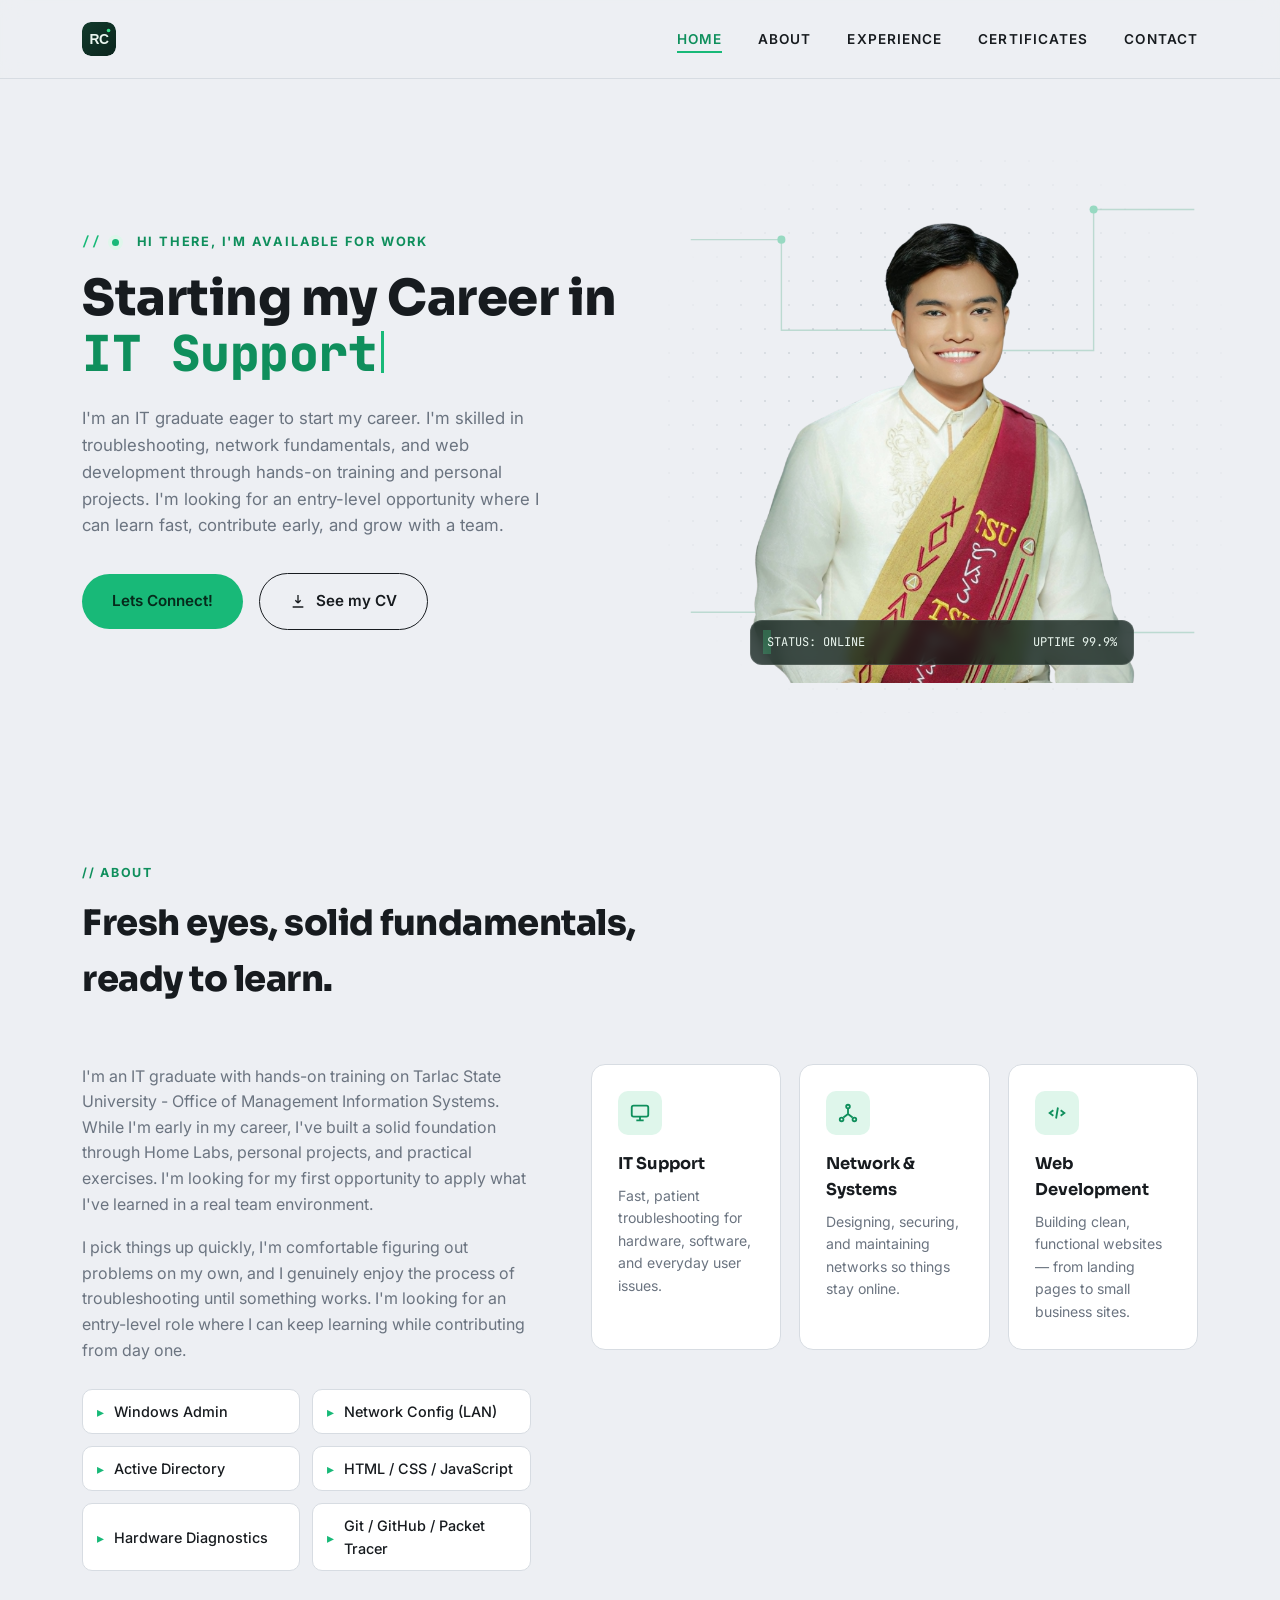
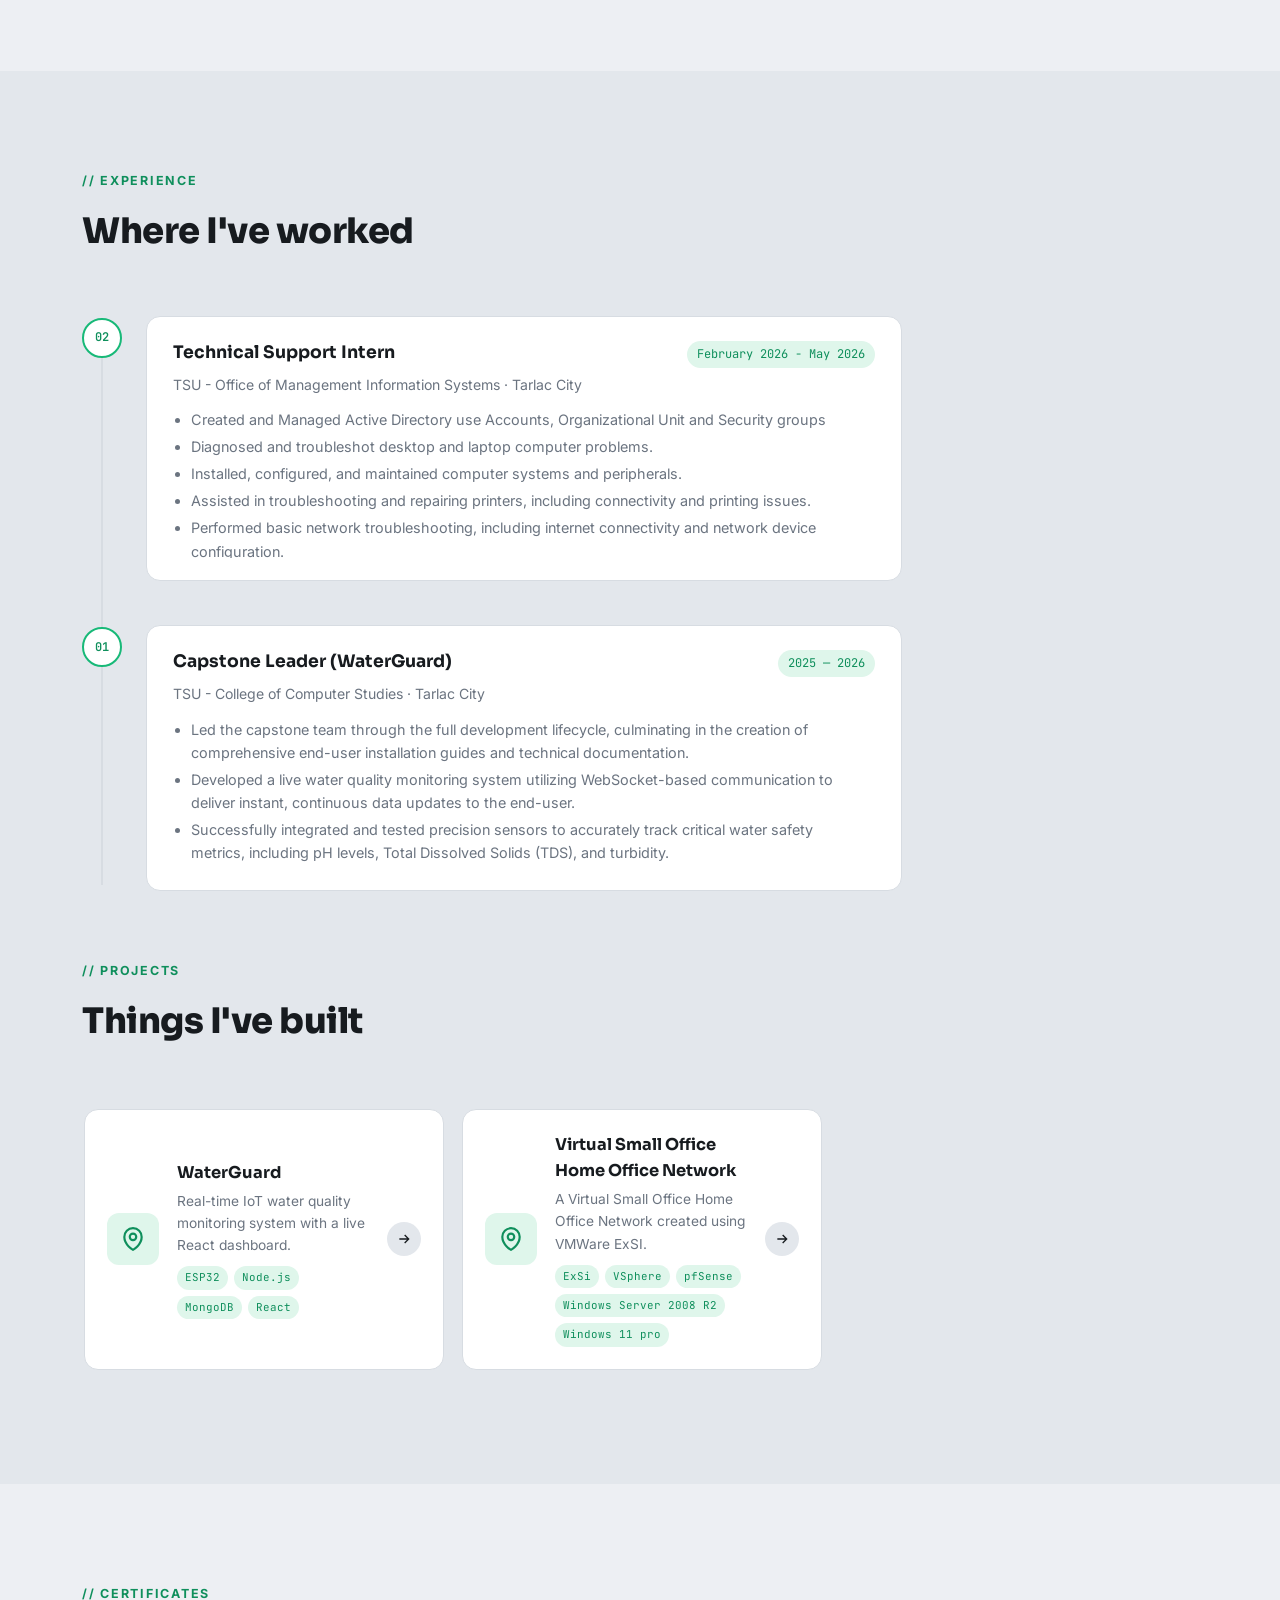
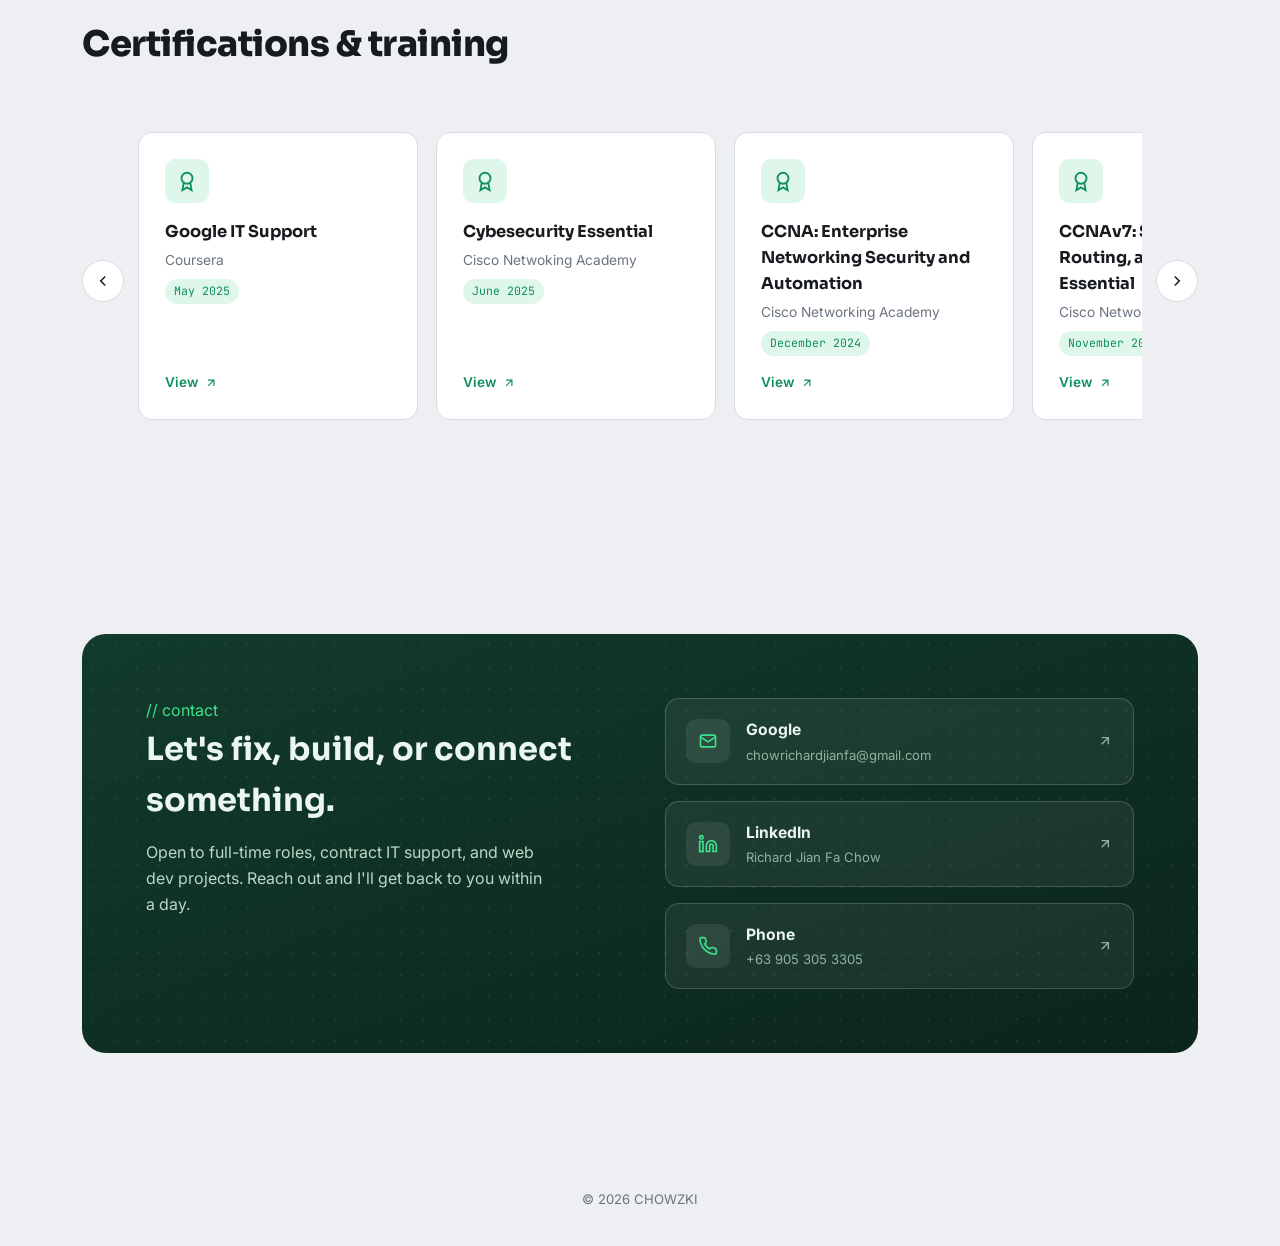
==== commit d4b5efde: "Add image and fix the carouusel" ====
--- a/index.html
+++ b/index.html
@@ -91,6 +91,7 @@
             <li>Active Directory</li>
             <li>HTML / CSS / JavaScript</li>
             <li>Hardware Diagnostics</li>
+            <li>Git / GitHub / Packet Tracer</li>
           </ul>
         </div>
         <div>
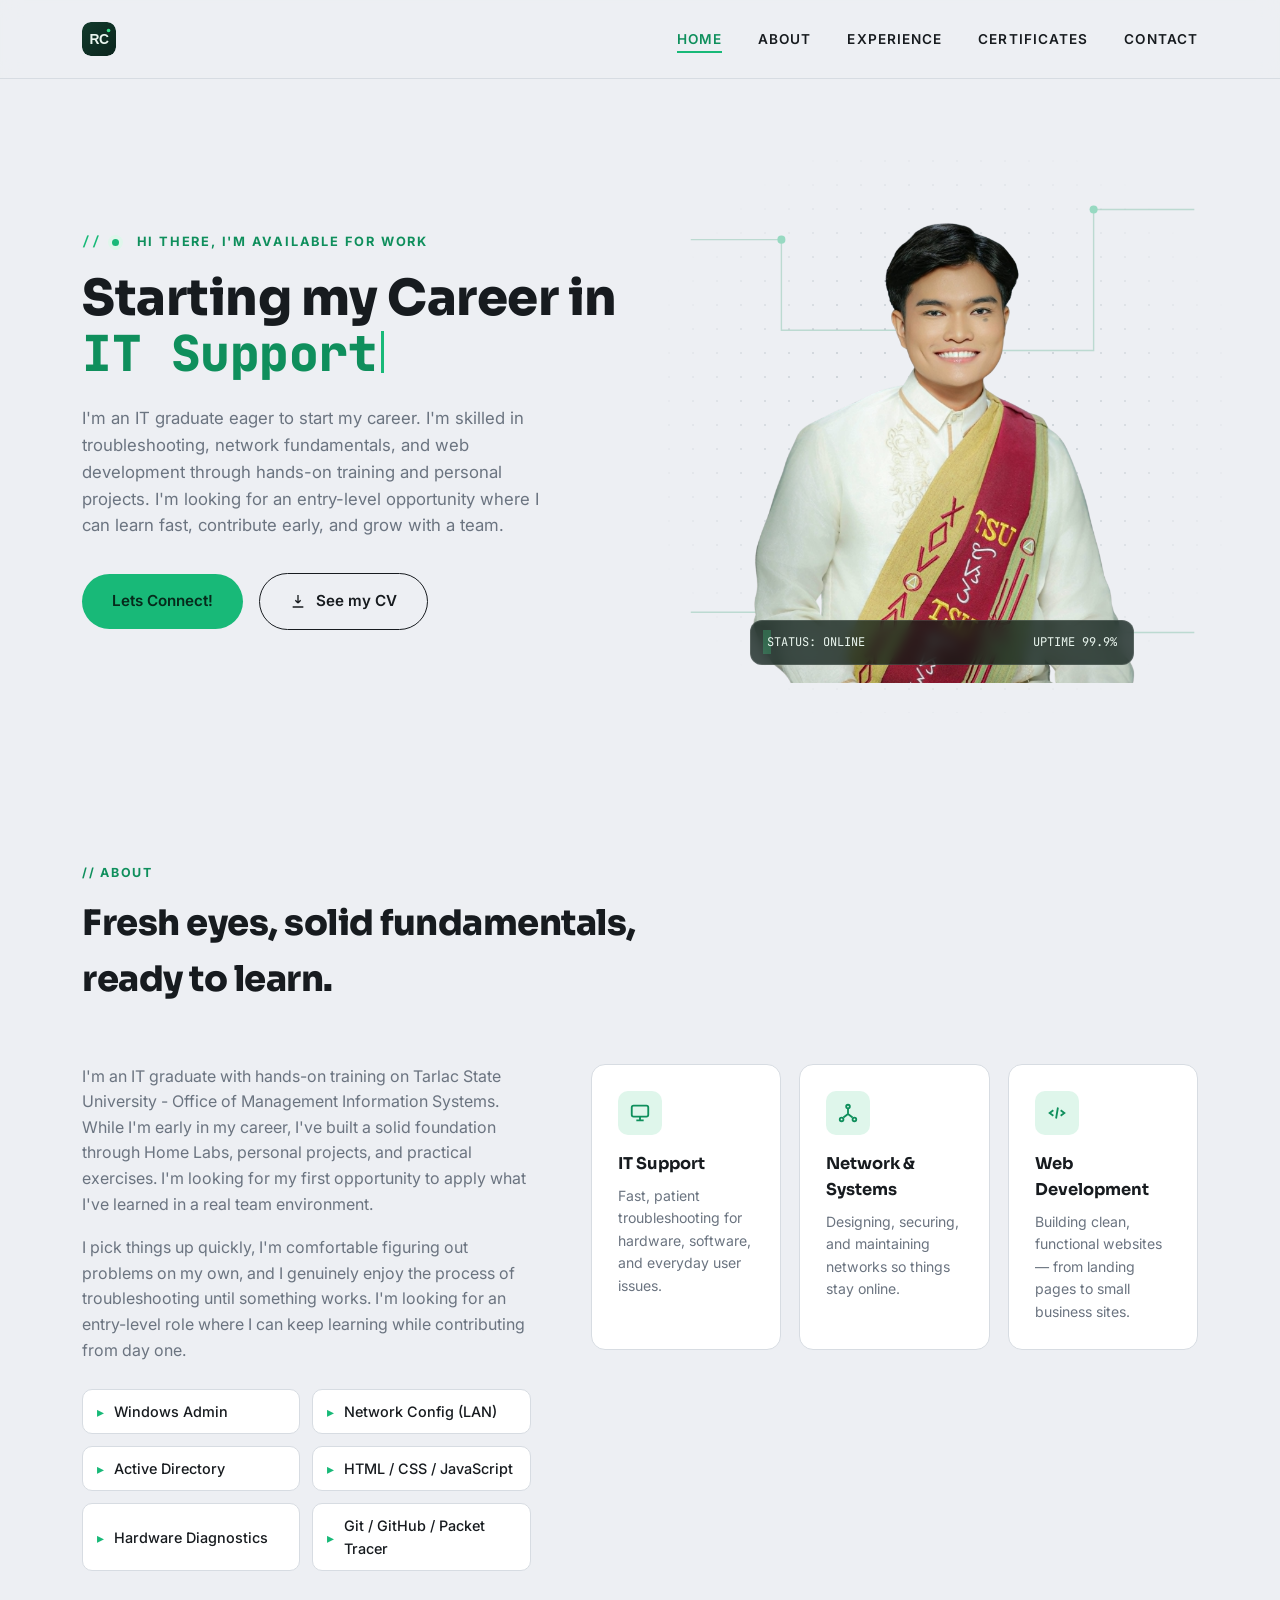
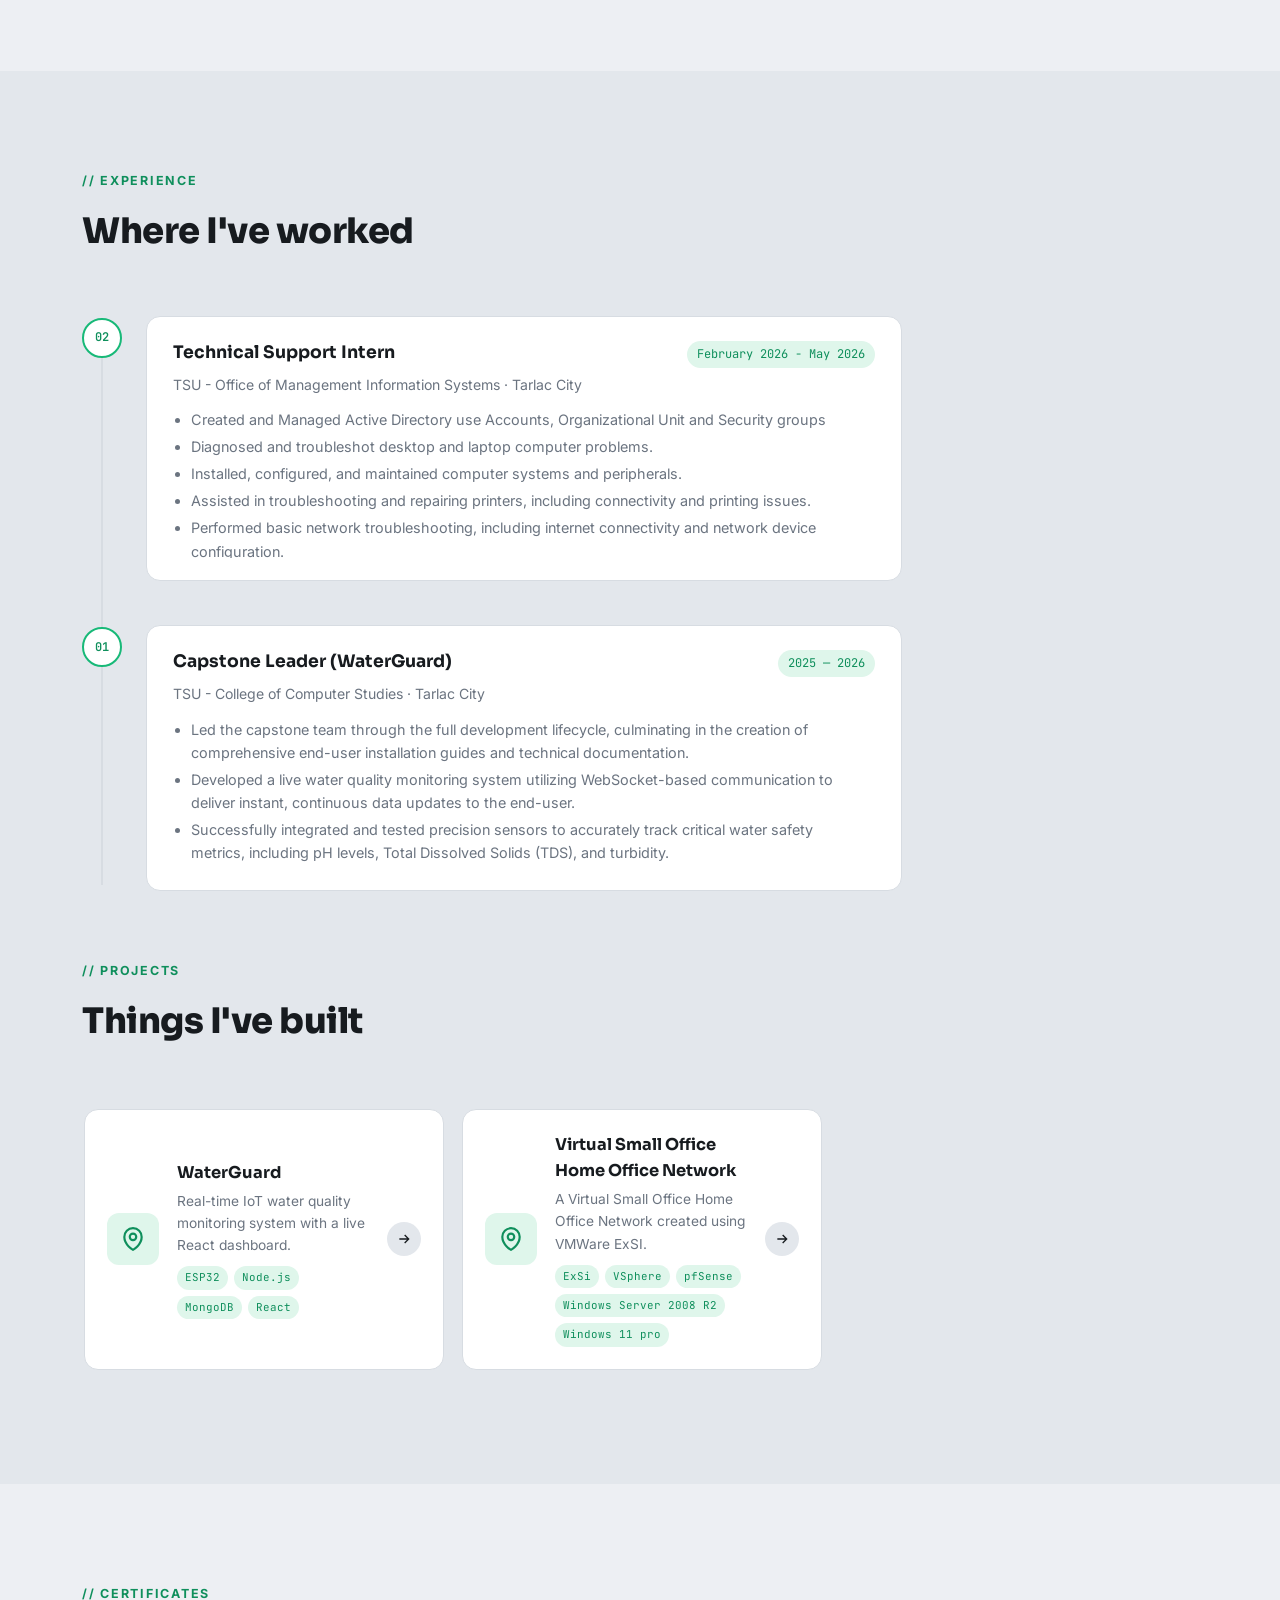
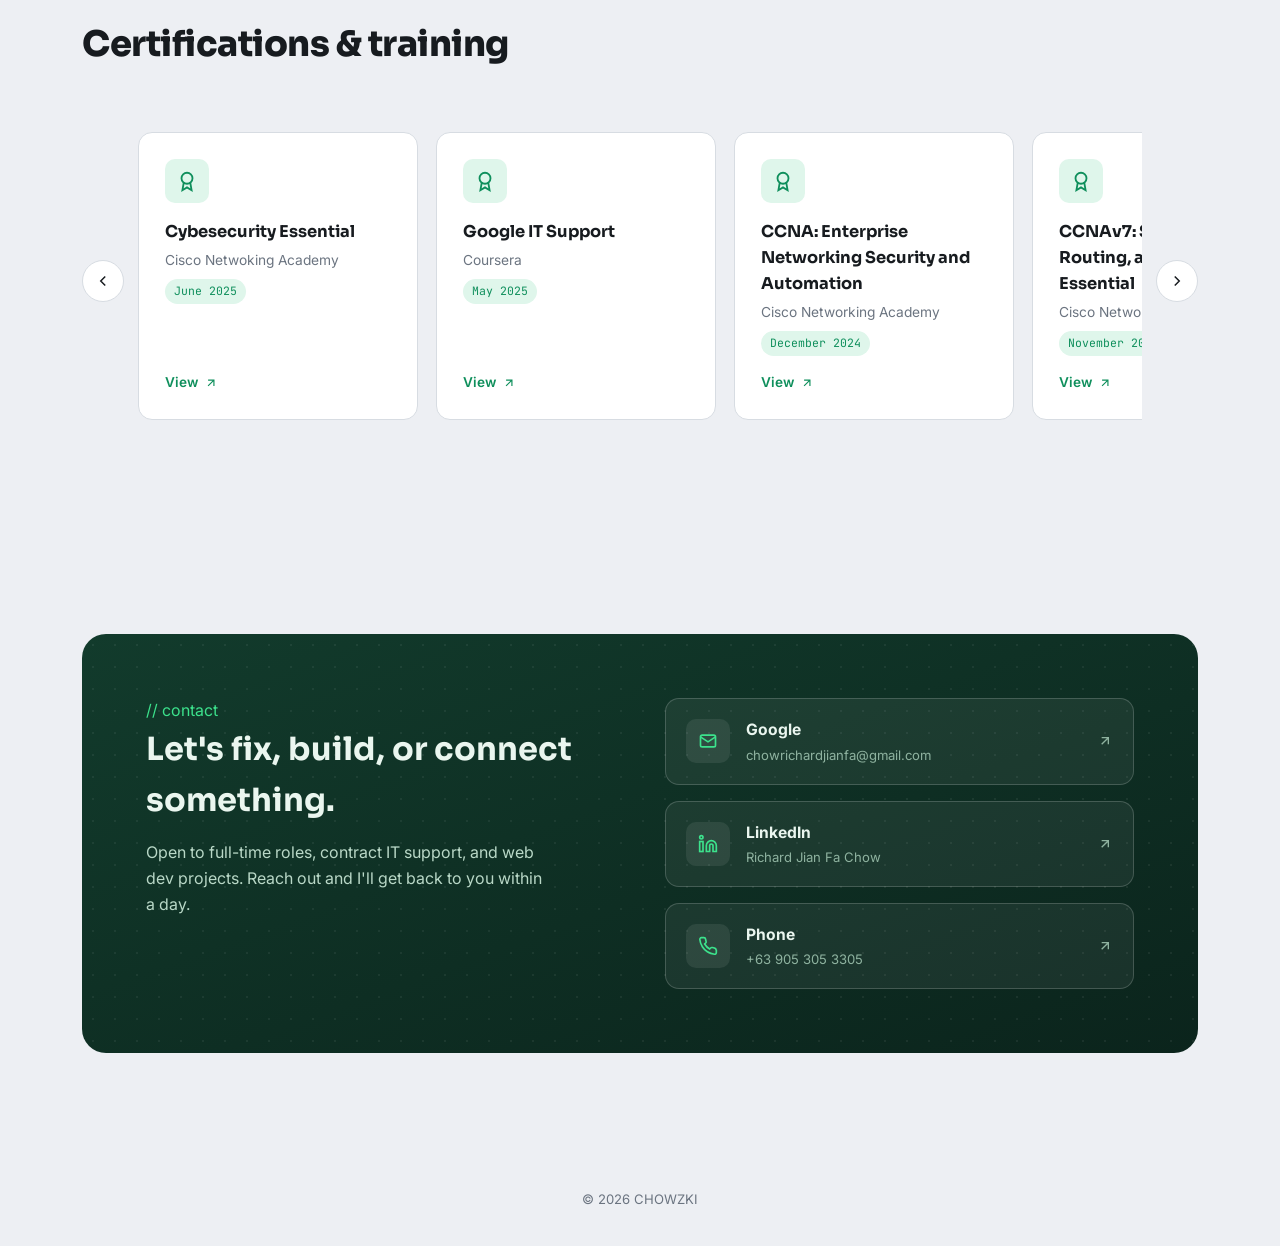
==== commit 1dad2eca: "Add the certificates" ====
--- a/index.html
+++ b/index.html
@@ -221,24 +221,24 @@
         <svg viewBox="0 0 24 24" fill="none" stroke="currentColor" stroke-width="2"><path d="M12 15a6 6 0 100-12 6 6 0 000 12z"/><path d="M8.5 13.5L7 22l5-3 5 3-1.5-8.5"/></svg>
       </div>
       <div class="cert-body">
+        <h3>Cybesecurity Essential </h3>
+        <p class="cert-issuer">Cisco Netwoking Academy</p>
+        <span class="cert-date">June 2025</span>
+      </div>
+      <a href="certificates/certificate.html?id=cert5" rel="noopener" class="cert-link">
+        View <svg viewBox="0 0 24 24" fill="none" stroke="currentColor" stroke-width="2"><path d="M7 17L17 7M7 7h10v10"/></svg>
+      </a>
+    </div>
+    <div class="cert-card">
+      <div class="cert-icon">
+        <svg viewBox="0 0 24 24" fill="none" stroke="currentColor" stroke-width="2"><path d="M12 15a6 6 0 100-12 6 6 0 000 12z"/><path d="M8.5 13.5L7 22l5-3 5 3-1.5-8.5"/></svg>
+      </div>
+      <div class="cert-body">
         <h3>Google IT Support</h3>
         <p class="cert-issuer">Coursera</p>
         <span class="cert-date">May 2025</span>
       </div>
-      <a href="asset/certificates/cert1.pdf" target="_blank" rel="noopener" class="cert-link">
-        View <svg viewBox="0 0 24 24" fill="none" stroke="currentColor" stroke-width="2"><path d="M7 17L17 7M7 7h10v10"/></svg>
-      </a>
-    </div>
-    <div class="cert-card">
-      <div class="cert-icon">
-        <svg viewBox="0 0 24 24" fill="none" stroke="currentColor" stroke-width="2"><path d="M12 15a6 6 0 100-12 6 6 0 000 12z"/><path d="M8.5 13.5L7 22l5-3 5 3-1.5-8.5"/></svg>
-      </div>
-      <div class="cert-body">
-        <h3>Cybesecurity Essential</h3>
-        <p class="cert-issuer">Cisco Netwoking Academy</p>
-        <span class="cert-date">June 2025</span>
-      </div>
-      <a href="asset/certificates/cert1.pdf" target="_blank" rel="noopener" class="cert-link">
+      <a href="certificates/certificate.html?id=cert4" rel="noopener" class="cert-link">
         View <svg viewBox="0 0 24 24" fill="none" stroke="currentColor" stroke-width="2"><path d="M7 17L17 7M7 7h10v10"/></svg>
       </a>
     </div>
@@ -251,7 +251,7 @@
         <p class="cert-issuer">Cisco Networking Academy</p>
         <span class="cert-date">December 2024</span>
       </div>
-      <a href="asset/certificates/cert1.pdf" target="_blank" rel="noopener" class="cert-link">
+      <a href="certificates/certificate.html?id=cert3" rel="noopener" class="cert-link">
         View <svg viewBox="0 0 24 24" fill="none" stroke="currentColor" stroke-width="2"><path d="M7 17L17 7M7 7h10v10"/></svg>
       </a>
     </div>
@@ -264,7 +264,7 @@
         <p class="cert-issuer">Cisco Networking Academy</p>
         <span class="cert-date">November 2024</span>
       </div>
-      <a href="asset/certificates/cert1.pdf" target="_blank" rel="noopener" class="cert-link">
+      <a href="certificates/certificate.html?id=cert2" rel="noopener" class="cert-link">
         View <svg viewBox="0 0 24 24" fill="none" stroke="currentColor" stroke-width="2"><path d="M7 17L17 7M7 7h10v10"/></svg>
       </a>
     </div>
@@ -277,7 +277,7 @@
         <p class="cert-issuer">Cisco Networking Academy</p>
         <span class="cert-date">January 2024</span>
       </div>
-      <a href="asset/certificates/cert1.pdf" target="_blank" rel="noopener" class="cert-link">
+      <a href="certificates/certificate.html?id=cert1" rel="noopener" class="cert-link">
         View <svg viewBox="0 0 24 24" fill="none" stroke="currentColor" stroke-width="2"><path d="M7 17L17 7M7 7h10v10"/></svg>
       </a>
     </div>
--- a/styles.css
+++ b/styles.css
@@ -11,6 +11,10 @@
     --radius:14px;
     --shadow:0 20px 50px -25px rgba(20,30,25,0.35);
   }
+  html, body{
+  overflow-x:hidden;
+  max-width:100%;
+  }
   *{box-sizing:border-box; margin:0; padding:0;}
   html{scroll-behavior:smooth;}
   body{
@@ -318,6 +322,12 @@
     .cert-card{flex-basis:82vw;}
     .cert-nav{display:none;}
     .contact-panel{padding:36px;}
+    @media (max-width:480px){
+  .contact-panel{padding:24px 18px;}
+  .social-btn{padding:14px 16px; gap:12px;}
+  .social-text strong{font-size:0.92rem;}
+  .social-text small{font-size:0.78rem; word-break:break-word;}
+  }
     .project-card{flex-basis:82vw;}
     .project-nav{display:none;}
   }
